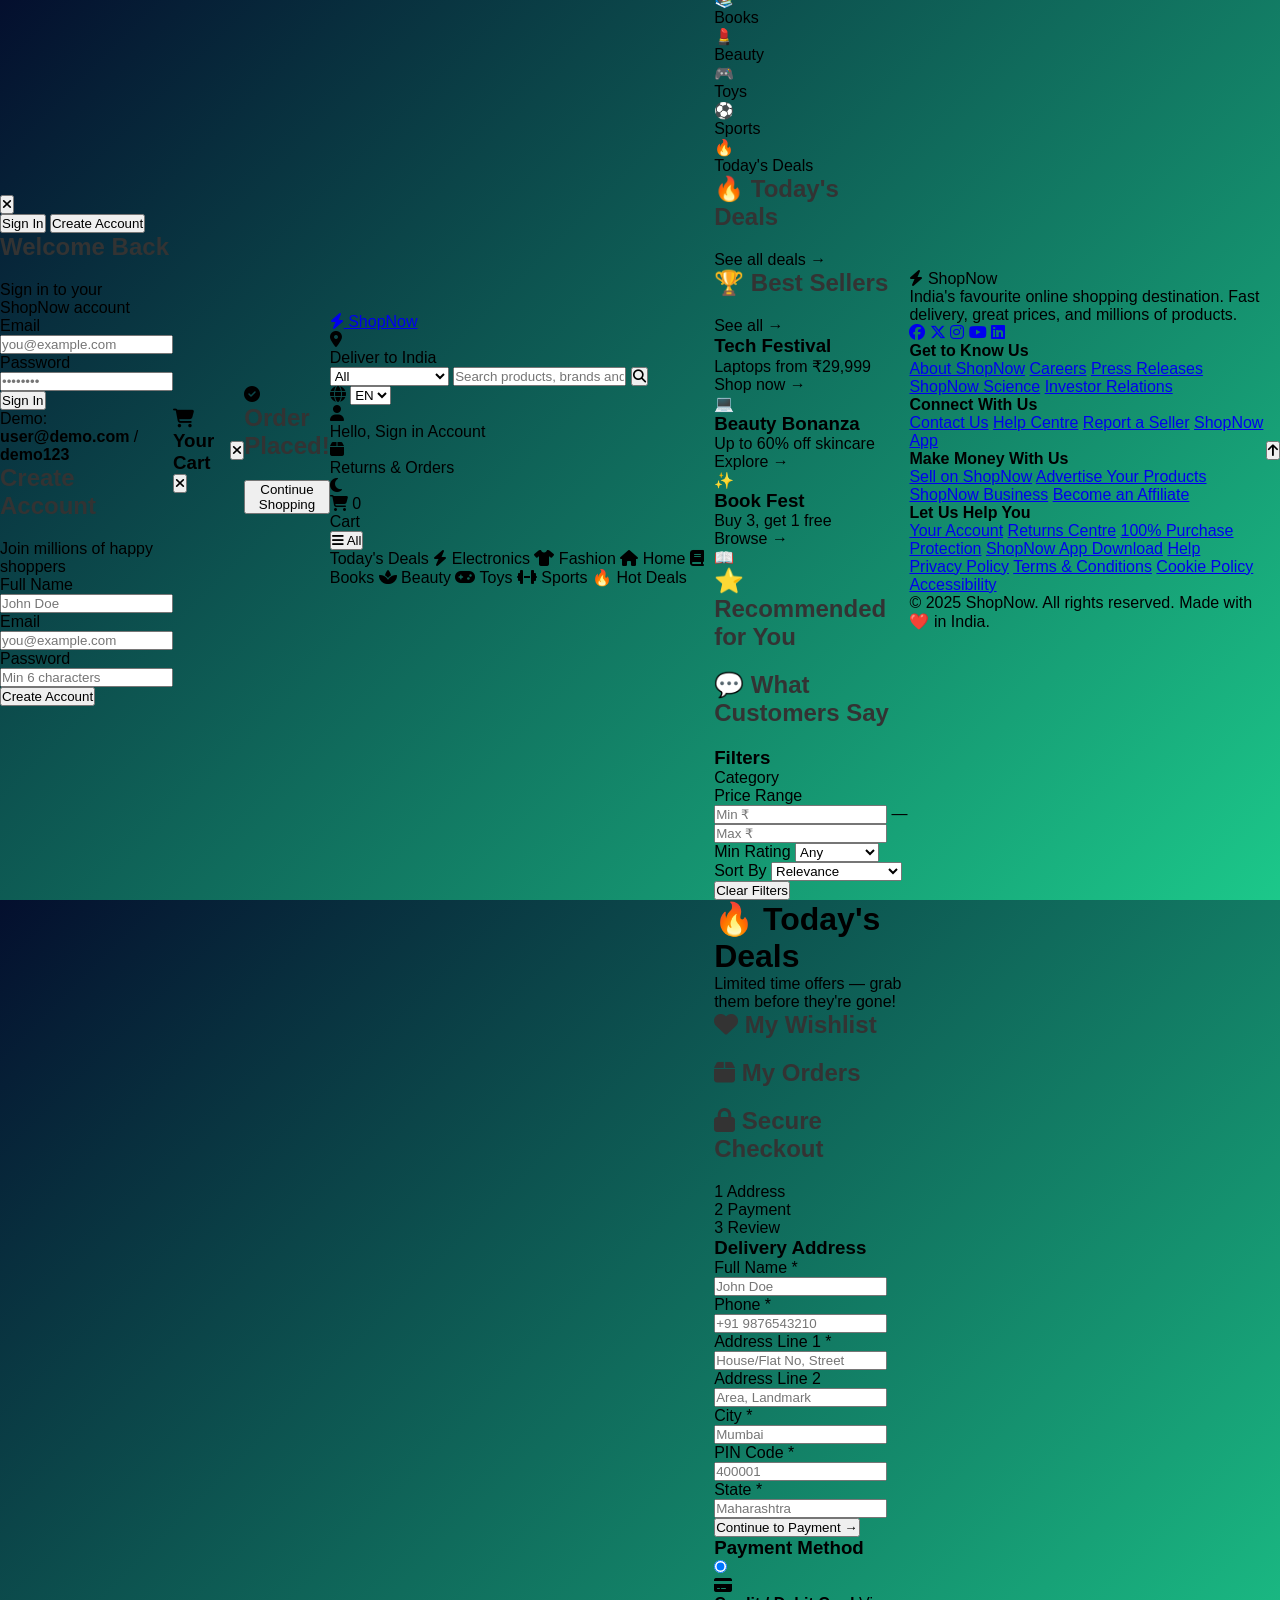
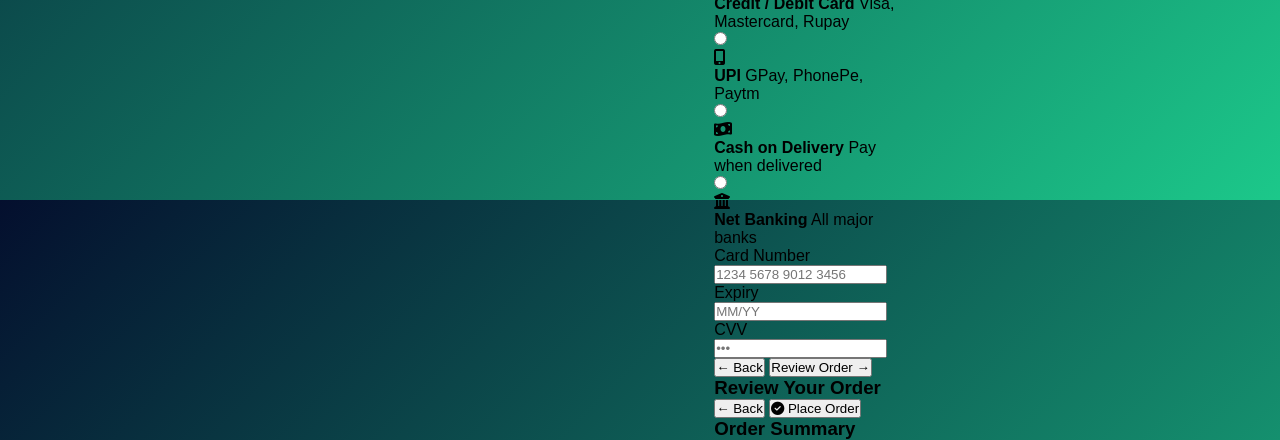
==== index.html @ a64e9850 "Amazon clone" ====
<!DOCTYPE html>
<html lang="en" data-theme="light">
<head>
  <meta charset="UTF-8" />
  <meta name="viewport" content="width=device-width, initial-scale=1.0" />
  <title>ShopNow – Deals. Delivered.</title>
  <link rel="stylesheet" href="style.css" />
  <link href="https://fonts.googleapis.com/css2?family=Outfit:wght@300;400;500;600;700;800&family=DM+Sans:ital,wght@0,400;0,500;0,700;1,400&display=swap" rel="stylesheet" />
  <link rel="stylesheet" href="https://cdnjs.cloudflare.com/ajax/libs/font-awesome/6.5.0/css/all.min.css" />
</head>
<body>

<!-- ===== TOAST NOTIFICATION ===== -->
<div id="toast" class="toast"></div>

<!-- ===== MODALS ===== -->
<!-- Auth Modal -->
<div id="authModal" class="modal-overlay" role="dialog" aria-modal="true">
  <div class="modal auth-modal">
    <button class="modal-close" onclick="closeModal('authModal')"><i class="fas fa-times"></i></button>
    <div class="auth-tabs">
      <button class="auth-tab active" data-tab="login">Sign In</button>
      <button class="auth-tab" data-tab="register">Create Account</button>
    </div>

    <!-- Login Form -->
    <div id="loginForm" class="auth-form active">
      <h2>Welcome Back</h2>
      <p class="auth-sub">Sign in to your ShopNow account</p>
      <div class="form-group">
        <label>Email</label>
        <input type="email" id="loginEmail" placeholder="you@example.com" />
      </div>
      <div class="form-group">
        <label>Password</label>
        <input type="password" id="loginPassword" placeholder="••••••••" />
      </div>
      <button class="btn-primary full" onclick="login()">Sign In</button>
      <p class="demo-hint">Demo: <strong>user@demo.com</strong> / <strong>demo123</strong></p>
    </div>

    <!-- Register Form -->
    <div id="registerForm" class="auth-form">
      <h2>Create Account</h2>
      <p class="auth-sub">Join millions of happy shoppers</p>
      <div class="form-group">
        <label>Full Name</label>
        <input type="text" id="regName" placeholder="John Doe" />
      </div>
      <div class="form-group">
        <label>Email</label>
        <input type="email" id="regEmail" placeholder="you@example.com" />
      </div>
      <div class="form-group">
        <label>Password</label>
        <input type="password" id="regPassword" placeholder="Min 6 characters" />
      </div>
      <button class="btn-primary full" onclick="register()">Create Account</button>
    </div>
  </div>
</div>

<!-- Cart Sidebar -->
<div id="cartSidebar" class="cart-sidebar">
  <div class="cart-header">
    <h3><i class="fas fa-shopping-cart"></i> Your Cart</h3>
    <button onclick="toggleCart()"><i class="fas fa-times"></i></button>
  </div>
  <div id="cartItems" class="cart-items"></div>
  <div id="cartFooter" class="cart-footer"></div>
</div>
<div id="cartOverlay" class="cart-overlay" onclick="toggleCart()"></div>

<!-- Product Detail Modal -->
<div id="productModal" class="modal-overlay" role="dialog" aria-modal="true">
  <div class="modal product-modal">
    <button class="modal-close" onclick="closeModal('productModal')"><i class="fas fa-times"></i></button>
    <div id="productModalContent"></div>
  </div>
</div>

<!-- Order Confirmation Modal -->
<div id="orderModal" class="modal-overlay" role="dialog" aria-modal="true">
  <div class="modal order-modal">
    <div class="order-success">
      <div class="order-icon"><i class="fas fa-check-circle"></i></div>
      <h2>Order Placed!</h2>
      <p id="orderMsg"></p>
      <div id="orderSummaryItems"></div>
      <button class="btn-primary" onclick="closeModal('orderModal'); showPage('home')">Continue Shopping</button>
    </div>
  </div>
</div>

<!-- ===== HEADER ===== -->
<header class="site-header">
  <div class="header-top">
    <!-- Logo -->
    <a class="logo" href="#" onclick="showPage('home')">
      <span class="logo-icon"><i class="fas fa-bolt"></i></span>
      <span class="logo-text">ShopNow</span>
    </a>

    <!-- Delivery -->
    <div class="delivery-loc">
      <i class="fas fa-map-marker-alt"></i>
      <div>
        <span class="del-label">Deliver to</span>
        <span class="del-place">India</span>
      </div>
    </div>

    <!-- Search -->
    <div class="search-bar">
      <select id="searchCategory" class="search-cat">
        <option value="all">All</option>
        <option value="electronics">Electronics</option>
        <option value="fashion">Fashion</option>
        <option value="home">Home & Kitchen</option>
        <option value="books">Books</option>
        <option value="beauty">Beauty</option>
        <option value="toys">Toys</option>
        <option value="sports">Sports</option>
      </select>
      <input type="text" id="searchInput" placeholder="Search products, brands and more..." oninput="liveSearch()" onkeydown="if(event.key==='Enter')doSearch()" />
      <button onclick="doSearch()"><i class="fas fa-search"></i></button>
      <div id="searchSuggestions" class="search-suggestions"></div>
    </div>

    <!-- Right Actions -->
    <div class="header-actions">
      <!-- Language -->
      <div class="action-item lang-sel">
        <i class="fas fa-globe"></i>
        <select onchange="toast('Language changed to '+this.options[this.selectedIndex].text)">
          <option>EN</option><option>HI</option><option>TA</option><option>FR</option>
        </select>
      </div>

      <!-- Auth -->
      <div class="action-item" id="authBtn" onclick="openAuth()">
        <i class="fas fa-user"></i>
        <div>
          <span class="act-label" id="authGreet">Hello, Sign in</span>
          <span class="act-main">Account</span>
        </div>
      </div>
      <div class="action-item user-menu-wrap" id="userMenu" style="display:none">
        <i class="fas fa-user-circle"></i>
        <div>
          <span class="act-label" id="userGreet">Hello</span>
          <span class="act-main">Account ▾</span>
        </div>
        <div class="user-dropdown">
          <a onclick="showPage('wishlist')"><i class="fas fa-heart"></i> Wishlist</a>
          <a onclick="showPage('orders')"><i class="fas fa-box"></i> Orders</a>
          <a onclick="logout()"><i class="fas fa-sign-out-alt"></i> Sign Out</a>
        </div>
      </div>

      <!-- Orders -->
      <div class="action-item" onclick="showPage('orders')">
        <i class="fas fa-box"></i>
        <div>
          <span class="act-label">Returns &</span>
          <span class="act-main">Orders</span>
        </div>
      </div>

      <!-- Dark Mode -->
      <div class="action-item dark-toggle" onclick="toggleDark()">
        <i class="fas fa-moon" id="darkIcon"></i>
      </div>

      <!-- Cart -->
      <div class="action-item cart-btn" onclick="toggleCart()">
        <div class="cart-wrap">
          <i class="fas fa-shopping-cart"></i>
          <span class="cart-badge" id="cartBadge">0</span>
        </div>
        <span class="act-main">Cart</span>
      </div>
    </div>
  </div>

  <!-- Nav Bar -->
  <nav class="header-nav">
    <button class="nav-hamburger" onclick="toggleMobileNav()"><i class="fas fa-bars"></i> All</button>
    <div class="nav-links" id="navLinks">
      <a onclick="filterCategory('all')">Today's Deals</a>
      <a onclick="filterCategory('electronics')"><i class="fas fa-bolt"></i> Electronics</a>
      <a onclick="filterCategory('fashion')"><i class="fas fa-tshirt"></i> Fashion</a>
      <a onclick="filterCategory('home')"><i class="fas fa-home"></i> Home</a>
      <a onclick="filterCategory('books')"><i class="fas fa-book"></i> Books</a>
      <a onclick="filterCategory('beauty')"><i class="fas fa-spa"></i> Beauty</a>
      <a onclick="filterCategory('toys')"><i class="fas fa-gamepad"></i> Toys</a>
      <a onclick="filterCategory('sports')"><i class="fas fa-dumbbell"></i> Sports</a>
      <a onclick="showPage('deals')" class="deals-link">🔥 Hot Deals</a>
    </div>
  </nav>
</header>

<!-- ===== PAGES ===== -->
<main id="mainContent">

  <!-- HOME PAGE -->
  <div id="homePage" class="page active">

    <!-- Hero Slider -->
    <div class="hero-slider" id="heroSlider">
      <div class="hero-slide active" style="background: linear-gradient(135deg,#0f2027,#203a43,#2c5364)">
        <div class="slide-content">
          <p class="slide-tag">New Arrivals</p>
          <h1>Next-Gen Electronics<br><span>Up to 40% Off</span></h1>
          <p>Shop the latest gadgets, laptops, phones & more</p>
          <button class="btn-hero" onclick="filterCategory('electronics')">Shop Electronics</button>
        </div>
        <div class="slide-img">🖥️</div>
      </div>
      <div class="hero-slide" style="background: linear-gradient(135deg,#4a1942,#7b2d8b,#a855f7)">
        <div class="slide-content">
          <p class="slide-tag">Season Sale</p>
          <h1>Fashion Forward<br><span>Flat 50% Off</span></h1>
          <p>Trending styles for every occasion</p>
          <button class="btn-hero" onclick="filterCategory('fashion')">Shop Fashion</button>
        </div>
        <div class="slide-img">👗</div>
      </div>
      <div class="hero-slide" style="background: linear-gradient(135deg,#0a3d2e,#1a6b4a,#22c55e)">
        <div class="slide-content">
          <p class="slide-tag">Home Refresh</p>
          <h1>Transform Your Home<br><span>30% Off Everything</span></h1>
          <p>Furniture, decor, kitchen essentials & more</p>
          <button class="btn-hero" onclick="filterCategory('home')">Shop Home</button>
        </div>
        <div class="slide-img">🏠</div>
      </div>
      <div class="hero-slide" style="background: linear-gradient(135deg,#7c2d12,#c2410c,#f97316)">
        <div class="slide-content">
          <p class="slide-tag">Weekend Deal</p>
          <h1>Sports & Fitness<br><span>Gear Up & Save</span></h1>
          <p>Everything you need to stay active & healthy</p>
          <button class="btn-hero" onclick="filterCategory('sports')">Shop Sports</button>
        </div>
        <div class="slide-img">⚡</div>
      </div>
      <button class="slide-prev" onclick="changeSlide(-1)"><i class="fas fa-chevron-left"></i></button>
      <button class="slide-next" onclick="changeSlide(1)"><i class="fas fa-chevron-right"></i></button>
      <div class="slide-dots" id="slideDots"></div>
    </div>

    <!-- Category Grid -->
    <section class="section">
      <h2 class="section-title">Shop by Category</h2>
      <div class="category-grid">
        <div class="cat-card" onclick="filterCategory('electronics')">
          <div class="cat-emoji">📱</div>
          <span>Electronics</span>
        </div>
        <div class="cat-card" onclick="filterCategory('fashion')">
          <div class="cat-emoji">👗</div>
          <span>Fashion</span>
        </div>
        <div class="cat-card" onclick="filterCategory('home')">
          <div class="cat-emoji">🏠</div>
          <span>Home & Kitchen</span>
        </div>
        <div class="cat-card" onclick="filterCategory('books')">
          <div class="cat-emoji">📚</div>
          <span>Books</span>
        </div>
        <div class="cat-card" onclick="filterCategory('beauty')">
          <div class="cat-emoji">💄</div>
          <span>Beauty</span>
        </div>
        <div class="cat-card" onclick="filterCategory('toys')">
          <div class="cat-emoji">🎮</div>
          <span>Toys</span>
        </div>
        <div class="cat-card" onclick="filterCategory('sports')">
          <div class="cat-emoji">⚽</div>
          <span>Sports</span>
        </div>
        <div class="cat-card" onclick="showPage('deals')">
          <div class="cat-emoji">🔥</div>
          <span>Today's Deals</span>
        </div>
      </div>
    </section>

    <!-- Today's Deals -->
    <section class="section deals-section">
      <div class="section-header">
        <h2 class="section-title">🔥 Today's Deals</h2>
        <a class="see-all" onclick="showPage('deals')">See all deals →</a>
      </div>
      <div class="products-row" id="todayDeals"></div>
    </section>

    <!-- Best Sellers -->
    <section class="section">
      <div class="section-header">
        <h2 class="section-title">🏆 Best Sellers</h2>
        <a class="see-all" onclick="showPage('search')">See all →</a>
      </div>
      <div class="products-row" id="bestSellers"></div>
    </section>

    <!-- Promo Banners -->
    <section class="promo-banners">
      <div class="promo-card" onclick="filterCategory('electronics')">
        <div class="promo-text">
          <h3>Tech Festival</h3>
          <p>Laptops from ₹29,999</p>
          <span>Shop now →</span>
        </div>
        <div class="promo-bg">💻</div>
      </div>
      <div class="promo-card promo-green" onclick="filterCategory('beauty')">
        <div class="promo-text">
          <h3>Beauty Bonanza</h3>
          <p>Up to 60% off skincare</p>
          <span>Explore →</span>
        </div>
        <div class="promo-bg">✨</div>
      </div>
      <div class="promo-card promo-purple" onclick="filterCategory('books')">
        <div class="promo-text">
          <h3>Book Fest</h3>
          <p>Buy 3, get 1 free</p>
          <span>Browse →</span>
        </div>
        <div class="promo-bg">📖</div>
      </div>
    </section>

    <!-- Recommended -->
    <section class="section">
      <div class="section-header">
        <h2 class="section-title">⭐ Recommended for You</h2>
      </div>
      <div class="products-row" id="recommended"></div>
    </section>

    <!-- Recently Viewed -->
    <section class="section" id="recentlyViewedSection" style="display:none">
      <div class="section-header">
        <h2 class="section-title">🕐 Recently Viewed</h2>
      </div>
      <div class="products-row" id="recentlyViewed"></div>
    </section>

    <!-- Customer Reviews Snippet -->
    <section class="section reviews-section">
      <h2 class="section-title">💬 What Customers Say</h2>
      <div class="reviews-grid" id="featuredReviews"></div>
    </section>
  </div>

  <!-- SEARCH / CATEGORY PAGE -->
  <div id="searchPage" class="page">
    <div class="search-page-layout">
      <aside class="filter-sidebar">
        <h3>Filters</h3>
        <div class="filter-group">
          <label class="filter-label">Category</label>
          <div id="filterCats"></div>
        </div>
        <div class="filter-group">
          <label class="filter-label">Price Range</label>
          <div class="price-inputs">
            <input type="number" id="minPrice" placeholder="Min ₹" oninput="applyFilters()" />
            <span>—</span>
            <input type="number" id="maxPrice" placeholder="Max ₹" oninput="applyFilters()" />
          </div>
        </div>
        <div class="filter-group">
          <label class="filter-label">Min Rating</label>
          <select id="minRating" onchange="applyFilters()">
            <option value="0">Any</option>
            <option value="3">3★ & up</option>
            <option value="4">4★ & up</option>
            <option value="4.5">4.5★ & up</option>
          </select>
        </div>
        <div class="filter-group">
          <label class="filter-label">Sort By</label>
          <select id="sortBy" onchange="applyFilters()">
            <option value="relevance">Relevance</option>
            <option value="price-asc">Price: Low to High</option>
            <option value="price-desc">Price: High to Low</option>
            <option value="rating">Avg. Rating</option>
            <option value="discount">Biggest Discount</option>
          </select>
        </div>
        <button class="btn-outline full" onclick="clearFilters()">Clear Filters</button>
      </aside>
      <div class="search-results">
        <div class="search-info" id="searchInfo"></div>
        <div class="products-grid" id="searchResults"></div>
      </div>
    </div>
  </div>

  <!-- DEALS PAGE -->
  <div id="dealsPage" class="page">
    <div class="deals-hero">
      <h1>🔥 Today's Deals</h1>
      <p>Limited time offers — grab them before they're gone!</p>
    </div>
    <div class="section">
      <div class="products-grid" id="dealsGrid"></div>
    </div>
  </div>

  <!-- WISHLIST PAGE -->
  <div id="wishlistPage" class="page">
    <div class="page-header">
      <h2><i class="fas fa-heart"></i> My Wishlist</h2>
    </div>
    <div class="products-grid" id="wishlistGrid"></div>
    <div id="wishlistEmpty" class="empty-state" style="display:none">
      <div class="empty-icon">💔</div>
      <h3>Your wishlist is empty</h3>
      <p>Save items you love to buy them later</p>
      <button class="btn-primary" onclick="showPage('home')">Start Shopping</button>
    </div>
  </div>

  <!-- ORDERS PAGE -->
  <div id="ordersPage" class="page">
    <div class="page-header">
      <h2><i class="fas fa-box"></i> My Orders</h2>
    </div>
    <div id="ordersList"></div>
    <div id="ordersEmpty" class="empty-state" style="display:none">
      <div class="empty-icon">📦</div>
      <h3>No orders yet</h3>
      <p>Your order history will appear here</p>
      <button class="btn-primary" onclick="showPage('home')">Shop Now</button>
    </div>
  </div>

  <!-- CHECKOUT PAGE -->
  <div id="checkoutPage" class="page">
    <div class="checkout-layout">
      <div class="checkout-main">
        <h2 class="checkout-title"><i class="fas fa-lock"></i> Secure Checkout</h2>

        <!-- Steps -->
        <div class="checkout-steps">
          <div class="step active" id="step1Ind"><span>1</span> Address</div>
          <div class="step-line"></div>
          <div class="step" id="step2Ind"><span>2</span> Payment</div>
          <div class="step-line"></div>
          <div class="step" id="step3Ind"><span>3</span> Review</div>
        </div>

        <!-- Step 1: Address -->
        <div id="checkoutStep1" class="checkout-step active">
          <h3>Delivery Address</h3>
          <div class="form-row">
            <div class="form-group">
              <label>Full Name *</label>
              <input type="text" id="chkName" placeholder="John Doe" />
            </div>
            <div class="form-group">
              <label>Phone *</label>
              <input type="tel" id="chkPhone" placeholder="+91 9876543210" />
            </div>
          </div>
          <div class="form-group">
            <label>Address Line 1 *</label>
            <input type="text" id="chkAddr1" placeholder="House/Flat No, Street" />
          </div>
          <div class="form-group">
            <label>Address Line 2</label>
            <input type="text" id="chkAddr2" placeholder="Area, Landmark" />
          </div>
          <div class="form-row">
            <div class="form-group">
              <label>City *</label>
              <input type="text" id="chkCity" placeholder="Mumbai" />
            </div>
            <div class="form-group">
              <label>PIN Code *</label>
              <input type="text" id="chkPin" placeholder="400001" />
            </div>
            <div class="form-group">
              <label>State *</label>
              <input type="text" id="chkState" placeholder="Maharashtra" />
            </div>
          </div>
          <button class="btn-primary" onclick="nextStep(2)">Continue to Payment →</button>
        </div>

        <!-- Step 2: Payment -->
        <div id="checkoutStep2" class="checkout-step">
          <h3>Payment Method</h3>
          <div class="payment-options">
            <label class="payment-opt">
              <input type="radio" name="payment" value="card" checked />
              <div class="payment-card">
                <i class="fas fa-credit-card"></i>
                <div>
                  <strong>Credit / Debit Card</strong>
                  <span>Visa, Mastercard, Rupay</span>
                </div>
              </div>
            </label>
            <label class="payment-opt">
              <input type="radio" name="payment" value="upi" />
              <div class="payment-card">
                <i class="fas fa-mobile-alt"></i>
                <div>
                  <strong>UPI</strong>
                  <span>GPay, PhonePe, Paytm</span>
                </div>
              </div>
            </label>
            <label class="payment-opt">
              <input type="radio" name="payment" value="cod" />
              <div class="payment-card">
                <i class="fas fa-money-bill-wave"></i>
                <div>
                  <strong>Cash on Delivery</strong>
                  <span>Pay when delivered</span>
                </div>
              </div>
            </label>
            <label class="payment-opt">
              <input type="radio" name="payment" value="netbanking" />
              <div class="payment-card">
                <i class="fas fa-university"></i>
                <div>
                  <strong>Net Banking</strong>
                  <span>All major banks</span>
                </div>
              </div>
            </label>
          </div>
          <div id="cardFields" class="card-fields">
            <div class="form-group">
              <label>Card Number</label>
              <input type="text" placeholder="1234 5678 9012 3456" maxlength="19" oninput="formatCard(this)" />
            </div>
            <div class="form-row">
              <div class="form-group">
                <label>Expiry</label>
                <input type="text" placeholder="MM/YY" maxlength="5" />
              </div>
              <div class="form-group">
                <label>CVV</label>
                <input type="password" placeholder="•••" maxlength="3" />
              </div>
            </div>
          </div>
          <div class="checkout-nav">
            <button class="btn-outline" onclick="nextStep(1)">← Back</button>
            <button class="btn-primary" onclick="nextStep(3)">Review Order →</button>
          </div>
        </div>

        <!-- Step 3: Review -->
        <div id="checkoutStep3" class="checkout-step">
          <h3>Review Your Order</h3>
          <div id="reviewItems"></div>
          <div class="checkout-nav">
            <button class="btn-outline" onclick="nextStep(2)">← Back</button>
            <button class="btn-primary btn-order" onclick="placeOrder()"><i class="fas fa-check-circle"></i> Place Order</button>
          </div>
        </div>
      </div>

      <!-- Order Summary Sidebar -->
      <aside class="checkout-sidebar">
        <div class="order-summary-box">
          <h3>Order Summary</h3>
          <div id="checkoutSummary"></div>
        </div>
      </aside>
    </div>
  </div>

</main>

<!-- ===== FOOTER ===== -->
<footer class="site-footer">
  <div class="footer-top">
    <div class="footer-logo">
      <span class="logo-icon"><i class="fas fa-bolt"></i></span>
      <span>ShopNow</span>
    </div>
    <p>India's favourite online shopping destination. Fast delivery, great prices, and millions of products.</p>
    <div class="social-links">
      <a href="#" title="Facebook"><i class="fab fa-facebook"></i></a>
      <a href="#" title="Twitter/X"><i class="fab fa-x-twitter"></i></a>
      <a href="#" title="Instagram"><i class="fab fa-instagram"></i></a>
      <a href="#" title="YouTube"><i class="fab fa-youtube"></i></a>
      <a href="#" title="LinkedIn"><i class="fab fa-linkedin"></i></a>
    </div>
  </div>
  <div class="footer-grid">
    <div class="footer-col">
      <h4>Get to Know Us</h4>
      <a href="#">About ShopNow</a>
      <a href="#">Careers</a>
      <a href="#">Press Releases</a>
      <a href="#">ShopNow Science</a>
      <a href="#">Investor Relations</a>
    </div>
    <div class="footer-col">
      <h4>Connect With Us</h4>
      <a href="#">Contact Us</a>
      <a href="#">Help Centre</a>
      <a href="#">Report a Seller</a>
      <a href="#">ShopNow App</a>
    </div>
    <div class="footer-col">
      <h4>Make Money With Us</h4>
      <a href="#">Sell on ShopNow</a>
      <a href="#">Advertise Your Products</a>
      <a href="#">ShopNow Business</a>
      <a href="#">Become an Affiliate</a>
    </div>
    <div class="footer-col">
      <h4>Let Us Help You</h4>
      <a href="#">Your Account</a>
      <a href="#">Returns Centre</a>
      <a href="#">100% Purchase Protection</a>
      <a href="#">ShopNow App Download</a>
      <a href="#">Help</a>
    </div>
  </div>
  <div class="footer-bottom">
    <div class="footer-legal">
      <a href="#">Privacy Policy</a>
      <a href="#">Terms & Conditions</a>
      <a href="#">Cookie Policy</a>
      <a href="#">Accessibility</a>
    </div>
    <p class="footer-copy">© 2025 ShopNow. All rights reserved. Made with ❤️ in India.</p>
  </div>
</footer>

<!-- Back to Top -->
<button class="back-to-top" id="backToTop" onclick="window.scrollTo({top:0,behavior:'smooth'})">
  <i class="fas fa-arrow-up"></i>
</button>

<script src="script.js"></script>
</body>
</html>
---- style.css ----
* {
        margin: 0;
        padding: 0;
        box-sizing: border-box;
    }

    body {
        font-family: Arial, sans-serif;
        background: linear-gradient(135deg, #040f2e, #1cc88a);
        display: flex;
        justify-content: center;
        align-items: center;
        height: 100vh;
    }

    .container {
        background: #ffffff;
        padding: 30px;
        border-radius: 12px;
        box-shadow: 0 10px 25px rgba(0,0,0,0.2);
        width: 650px;
        text-align: center;
    }

    h2 {
        margin-bottom: 20px;
        color: #333;
    }

    table {
        width: 100%;
        border-collapse: collapse;
    }

    th {
        background: #4e73df;
        color: white;
        padding: 12px;
        font-size: 16px;
    }

    td {
        padding: 12px;
        border-bottom: 1px solid #ddd;
    }

    tr:hover {
        background-color: #f2f2f2;
        transition: 0.3s;
    }

    .total {
        background-color: #e8f5e9;
        font-weight: bold;
    }

    .grade-a { color: green; font-weight: bold; }
    .grade-b { color: orange; font-weight: bold; }
    .grade-c { color: red; font-weight: bold; }
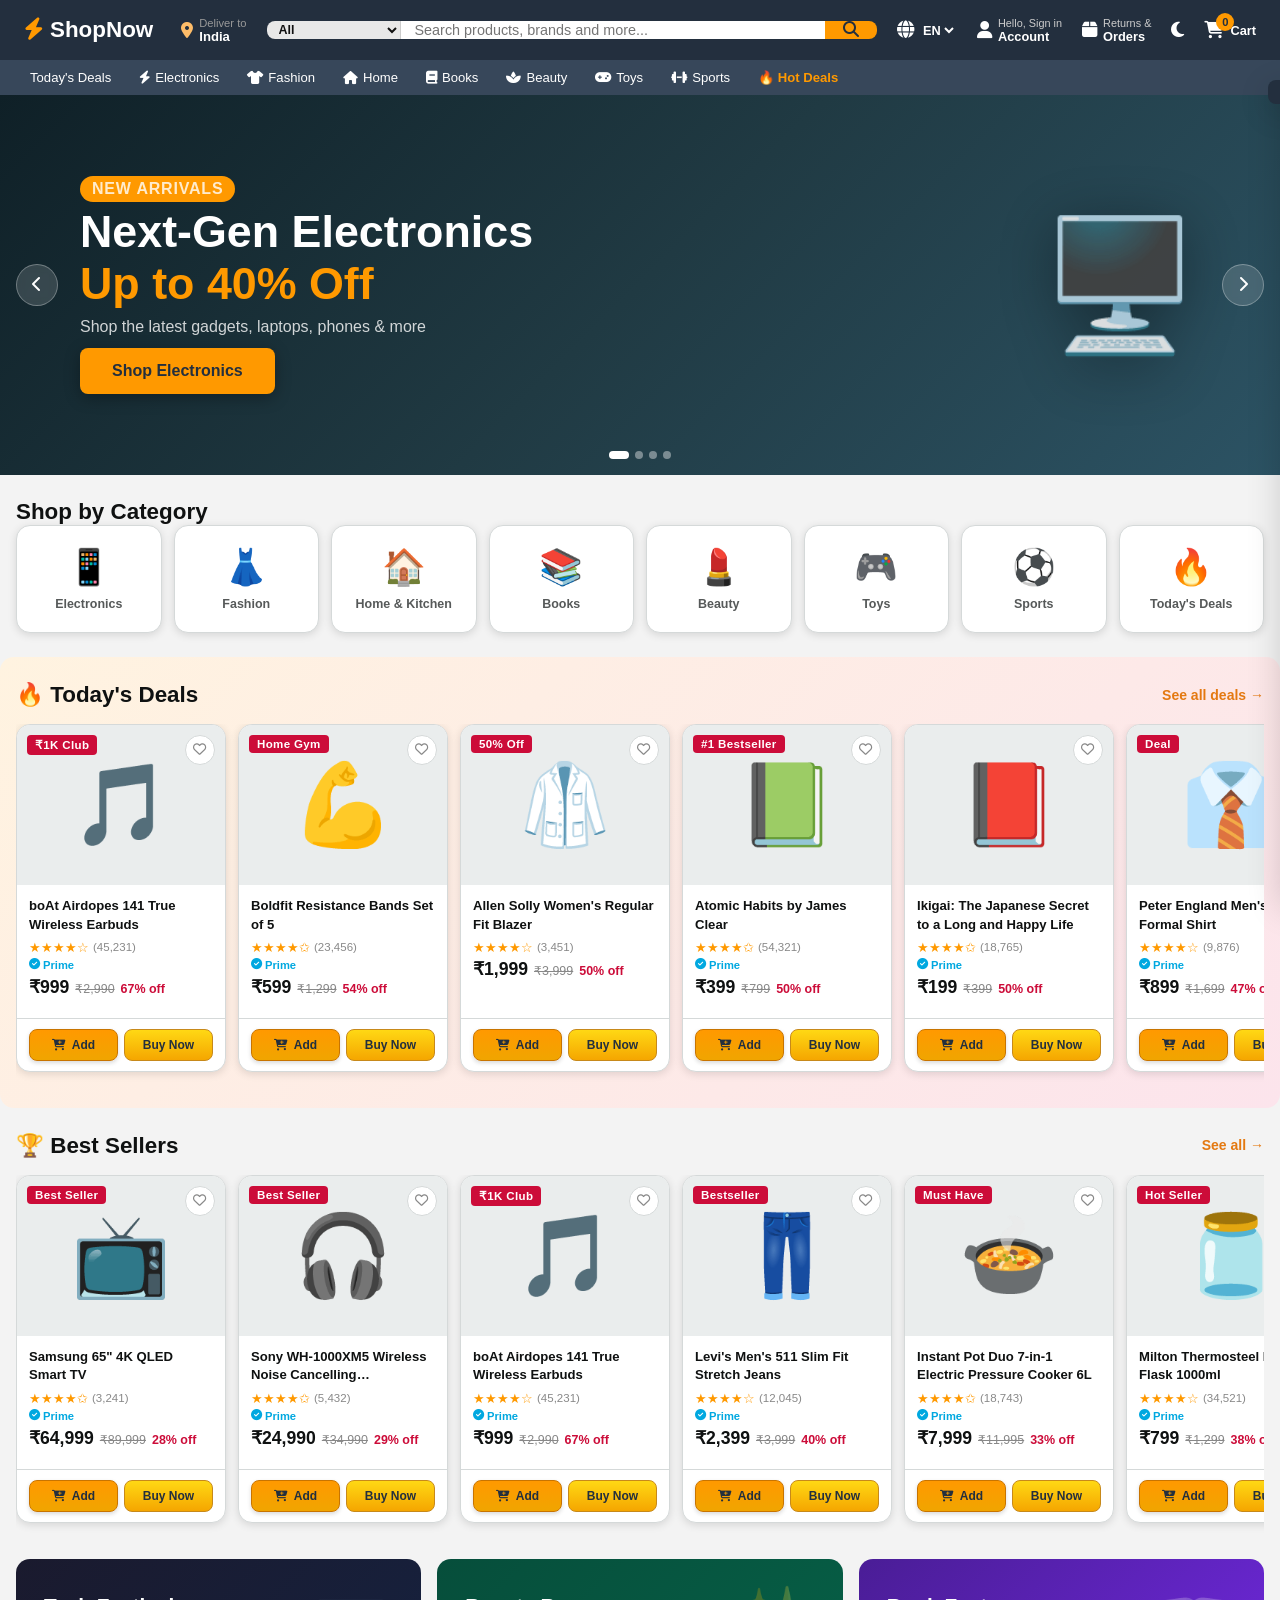
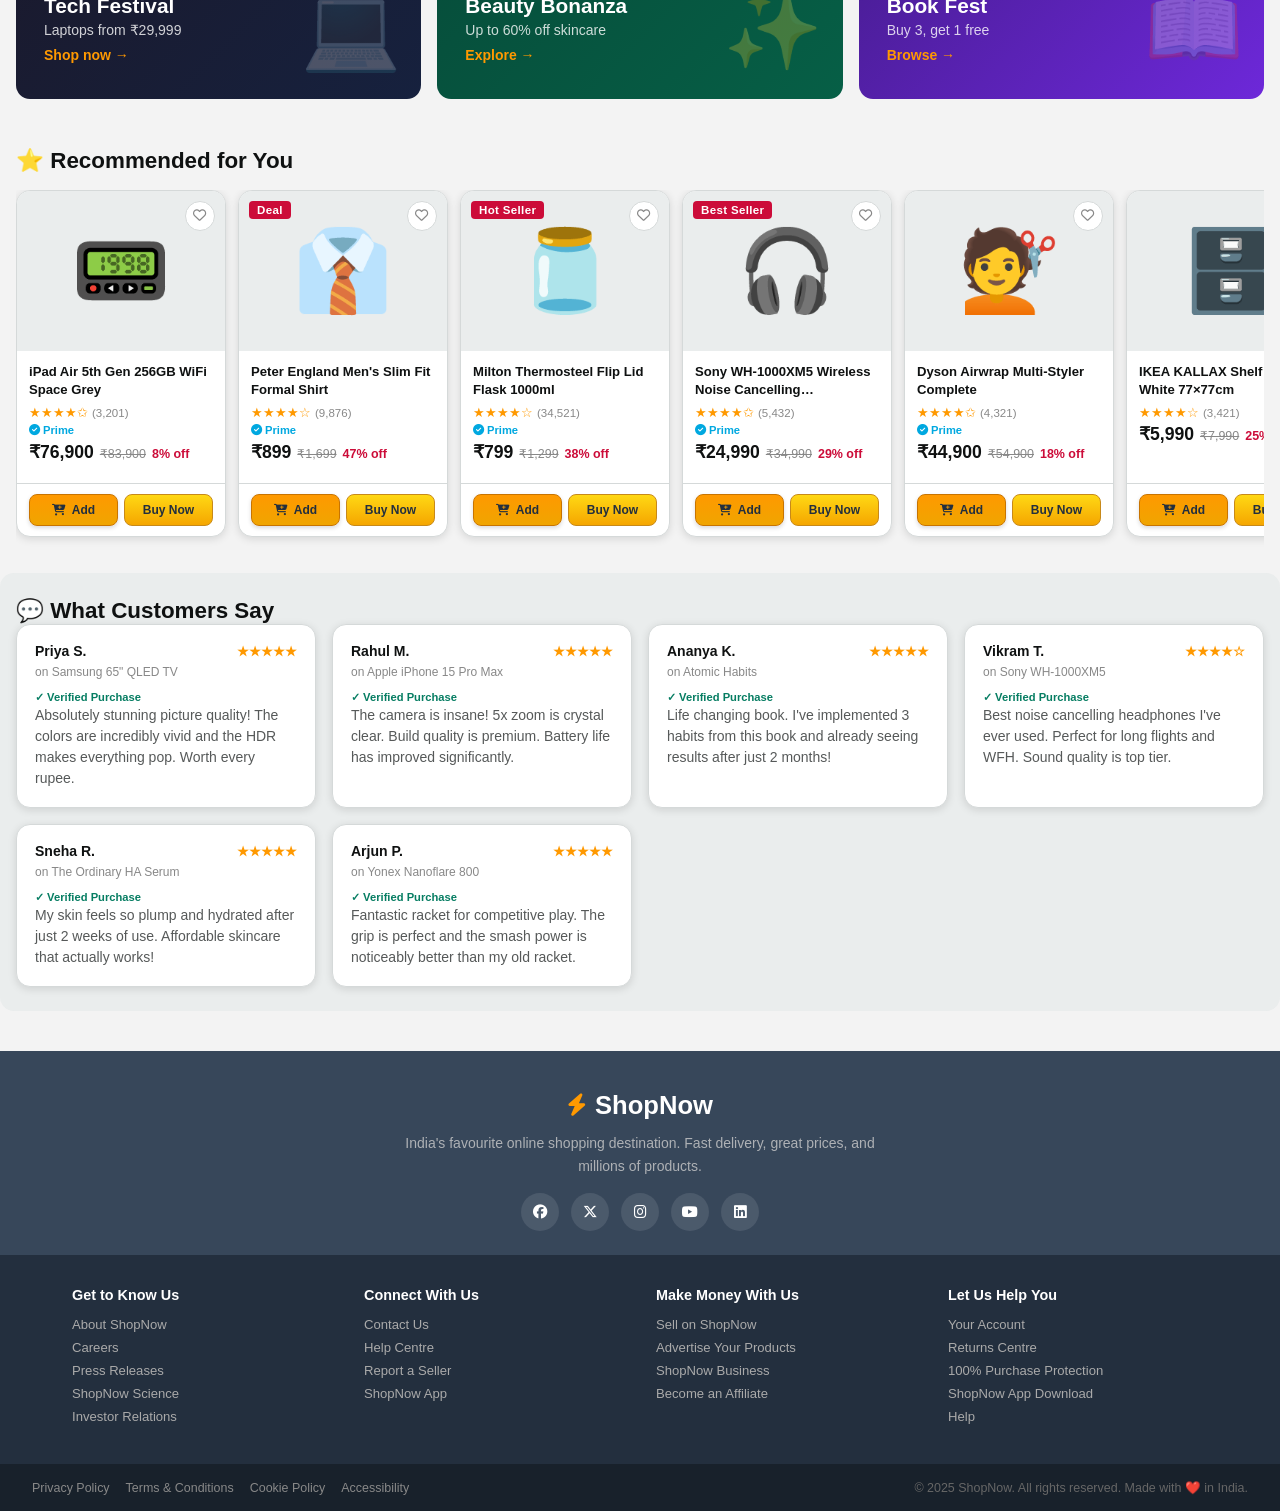
==== commit 0c3f4506: "My Project" ====
--- a/index.html
+++ b/index.html
@@ -4,7 +4,849 @@
   <meta charset="UTF-8" />
   <meta name="viewport" content="width=device-width, initial-scale=1.0" />
   <title>ShopNow – Deals. Delivered.</title>
-  <link rel="stylesheet" href="style.css" />
+  <style>
+/* ===== RESET & BASE ===== */
+*, *::before, *::after { box-sizing: border-box; margin: 0; padding: 0; }
+
+:root {
+  --primary: #f90;
+  --primary-dark: #e47911;
+  --primary-light: #fff3cd;
+  --secondary: #232f3e;
+  --secondary-light: #37475a;
+  --accent: #febd69;
+  --bg: #f3f3f3;
+  --bg2: #fff;
+  --bg3: #eaeded;
+  --text: #0f1111;
+  --text2: #565959;
+  --text3: #888;
+  --border: #d5d9d9;
+  --shadow: 0 2px 8px rgba(0,0,0,.12);
+  --shadow-lg: 0 8px 32px rgba(0,0,0,.16);
+  --radius: 8px;
+  --radius-lg: 14px;
+  --header-h: 60px;
+  --nav-h: 40px;
+  --font: 'DM Sans', sans-serif;
+  --font-display: 'Outfit', sans-serif;
+  --transition: .2s ease;
+  --star: #f90;
+  --deal-red: #cc0c39;
+  --success: #067d62;
+  --card-bg: #fff;
+}
+
+[data-theme="dark"] {
+  --bg: #111;
+  --bg2: #1a1a1a;
+  --bg3: #222;
+  --text: #e7e7e7;
+  --text2: #aaa;
+  --text3: #777;
+  --border: #333;
+  --card-bg: #1e1e1e;
+  --secondary: #1a2232;
+  --secondary-light: #243045;
+  --shadow: 0 2px 8px rgba(0,0,0,.5);
+  --shadow-lg: 0 8px 32px rgba(0,0,0,.6);
+}
+
+html { scroll-behavior: smooth; }
+body {
+  font-family: var(--font);
+  background: var(--bg);
+  color: var(--text);
+  min-height: 100vh;
+  transition: background var(--transition), color var(--transition);
+  overflow-x: hidden;
+}
+
+a { cursor: pointer; text-decoration: none; color: inherit; }
+button { cursor: pointer; font-family: var(--font); }
+input, select { font-family: var(--font); }
+img { max-width: 100%; display: block; }
+
+/* ===== SCROLLBAR ===== */
+::-webkit-scrollbar { width: 6px; }
+::-webkit-scrollbar-track { background: var(--bg3); }
+::-webkit-scrollbar-thumb { background: var(--border); border-radius: 4px; }
+::-webkit-scrollbar-thumb:hover { background: var(--text3); }
+
+/* ===== TOAST ===== */
+.toast {
+  position: fixed; top: 80px; right: 20px; z-index: 9999;
+  background: var(--secondary); color: #fff;
+  padding: 12px 20px; border-radius: var(--radius);
+  font-size: .875rem; font-weight: 500;
+  box-shadow: var(--shadow-lg);
+  transform: translateX(120%);
+  transition: transform .3s ease;
+  max-width: 320px;
+}
+.toast.show { transform: translateX(0); }
+.toast.success { background: var(--success); }
+.toast.error { background: #c0392b; }
+
+/* ===== MODALS ===== */
+.modal-overlay {
+  position: fixed; inset: 0; z-index: 1000;
+  background: rgba(0,0,0,.65);
+  display: flex; align-items: center; justify-content: center;
+  padding: 20px;
+  opacity: 0; pointer-events: none;
+  transition: opacity .25s ease;
+  backdrop-filter: blur(4px);
+}
+.modal-overlay.open { opacity: 1; pointer-events: all; }
+
+.modal {
+  background: var(--bg2);
+  border-radius: var(--radius-lg);
+  padding: 32px;
+  position: relative;
+  box-shadow: var(--shadow-lg);
+  width: 100%;
+  animation: slideUp .3s ease forwards;
+}
+
+@keyframes slideUp {
+  from { transform: translateY(30px); opacity: 0; }
+  to { transform: translateY(0); opacity: 1; }
+}
+
+.modal-close {
+  position: absolute; top: 14px; right: 14px;
+  background: var(--bg3); border: none; border-radius: 50%;
+  width: 32px; height: 32px; display: flex; align-items: center; justify-content: center;
+  color: var(--text2); font-size: .9rem;
+  transition: background var(--transition);
+}
+.modal-close:hover { background: var(--border); }
+
+/* AUTH MODAL */
+.auth-modal { max-width: 420px; }
+.auth-tabs { display: flex; gap: 0; margin-bottom: 28px; border-radius: var(--radius); overflow: hidden; border: 1px solid var(--border); }
+.auth-tab {
+  flex: 1; padding: 10px; border: none; background: var(--bg3);
+  color: var(--text2); font-weight: 600; font-family: var(--font-display);
+  transition: all var(--transition);
+}
+.auth-tab.active { background: var(--primary); color: var(--secondary); }
+.auth-form { display: none; }
+.auth-form.active { display: block; }
+.auth-form h2 { font-family: var(--font-display); font-size: 1.5rem; margin-bottom: 4px; }
+.auth-sub { color: var(--text2); font-size: .875rem; margin-bottom: 20px; }
+.demo-hint { text-align: center; font-size: .8rem; color: var(--text3); margin-top: 12px; }
+
+.form-group { margin-bottom: 14px; }
+.form-group label { display: block; font-size: .8rem; font-weight: 600; color: var(--text2); margin-bottom: 5px; text-transform: uppercase; letter-spacing: .04em; }
+.form-group input, .form-group select {
+  width: 100%; padding: 10px 14px;
+  border: 1.5px solid var(--border); border-radius: var(--radius);
+  background: var(--bg); color: var(--text); font-size: .9rem;
+  transition: border-color var(--transition);
+}
+.form-group input:focus, .form-group select:focus {
+  outline: none; border-color: var(--primary);
+  box-shadow: 0 0 0 3px rgba(249,144,0,.15);
+}
+.form-row { display: grid; grid-template-columns: repeat(auto-fit, minmax(120px,1fr)); gap: 12px; }
+
+/* PRODUCT MODAL */
+.product-modal { max-width: 860px; max-height: 90vh; overflow-y: auto; }
+.product-detail-grid {
+  display: grid; grid-template-columns: 1fr 1fr; gap: 32px;
+}
+.product-detail-img {
+  aspect-ratio: 1/1; display: flex; align-items: center; justify-content: center;
+  font-size: 8rem; background: var(--bg3); border-radius: var(--radius-lg);
+}
+.product-detail-info h2 { font-family: var(--font-display); font-size: 1.4rem; line-height: 1.3; margin-bottom: 10px; }
+.detail-price { font-size: 2rem; font-weight: 800; color: var(--deal-red); font-family: var(--font-display); }
+.detail-mrp { text-decoration: line-through; color: var(--text3); font-size: 1rem; margin-left: 8px; }
+.detail-discount { background: var(--deal-red); color: #fff; padding: 2px 8px; border-radius: 4px; font-size: .8rem; font-weight: 700; margin-left: 8px; }
+.detail-in-stock { color: var(--success); font-weight: 600; font-size: .9rem; margin: 8px 0; }
+.detail-desc { color: var(--text2); font-size: .9rem; line-height: 1.6; margin: 12px 0; }
+.detail-actions { display: flex; gap: 10px; flex-wrap: wrap; margin-top: 16px; }
+.qty-selector { display: flex; align-items: center; gap: 0; border: 1.5px solid var(--border); border-radius: var(--radius); overflow: hidden; }
+.qty-selector button { background: var(--bg3); border: none; width: 34px; height: 36px; font-size: 1.1rem; color: var(--text); transition: background var(--transition); }
+.qty-selector button:hover { background: var(--border); }
+.qty-selector span { padding: 0 14px; font-weight: 700; min-width: 40px; text-align: center; }
+
+.fbt-section { margin-top: 24px; padding-top: 20px; border-top: 1px solid var(--border); }
+.fbt-section h4 { font-size: .9rem; font-weight: 700; margin-bottom: 12px; color: var(--text2); }
+.fbt-items { display: flex; gap: 8px; flex-wrap: wrap; }
+.fbt-item {
+  display: flex; align-items: center; gap: 8px;
+  background: var(--bg3); padding: 8px 12px; border-radius: var(--radius);
+  font-size: .8rem; cursor: pointer;
+  transition: background var(--transition);
+}
+.fbt-item:hover { background: var(--border); }
+.fbt-item .fbt-emoji { font-size: 1.4rem; }
+
+.reviews-section-detail { margin-top: 24px; padding-top: 20px; border-top: 1px solid var(--border); }
+.reviews-section-detail h4 { font-size: .9rem; font-weight: 700; margin-bottom: 12px; color: var(--text2); }
+.review-card { background: var(--bg3); padding: 12px; border-radius: var(--radius); margin-bottom: 10px; }
+.review-card .reviewer { font-weight: 700; font-size: .85rem; }
+.review-card .review-text { font-size: .85rem; color: var(--text2); margin-top: 4px; }
+
+/* ORDER MODAL */
+.order-modal { max-width: 500px; text-align: center; }
+.order-success .order-icon { font-size: 4rem; color: var(--success); margin-bottom: 16px; animation: pop .4s ease; }
+@keyframes pop { 0%{transform:scale(0)} 80%{transform:scale(1.15)} 100%{transform:scale(1)} }
+.order-success h2 { font-family: var(--font-display); font-size: 1.8rem; margin-bottom: 8px; }
+.order-success p { color: var(--text2); margin-bottom: 20px; }
+#orderSummaryItems { text-align: left; margin: 16px 0; background: var(--bg3); border-radius: var(--radius); padding: 16px; max-height: 200px; overflow-y: auto; }
+.order-item-row { display: flex; justify-content: space-between; font-size: .875rem; padding: 4px 0; border-bottom: 1px solid var(--border); }
+.order-item-row:last-child { border: none; }
+
+/* ===== HEADER ===== */
+.site-header {
+  position: sticky; top: 0; z-index: 900;
+  background: var(--secondary);
+}
+
+.header-top {
+  display: flex; align-items: center; gap: 12px;
+  padding: 8px 16px; max-width: 1600px; margin: 0 auto;
+  min-height: var(--header-h);
+}
+
+/* Logo */
+.logo {
+  display: flex; align-items: center; gap: 6px;
+  text-decoration: none; color: #fff;
+  padding: 4px 8px; border-radius: var(--radius);
+  flex-shrink: 0;
+  transition: outline var(--transition);
+}
+.logo:hover { outline: 2px solid var(--primary); }
+.logo-icon { font-size: 1.4rem; color: var(--primary); }
+.logo-text { font-family: var(--font-display); font-size: 1.4rem; font-weight: 800; color: #fff; white-space: nowrap; }
+
+/* Delivery */
+.delivery-loc {
+  display: flex; align-items: center; gap: 6px;
+  color: #ccc; font-size: .75rem;
+  padding: 4px 8px; border-radius: var(--radius);
+  flex-shrink: 0; cursor: default;
+  transition: outline var(--transition);
+}
+.delivery-loc:hover { outline: 2px solid var(--primary); color: #fff; }
+.delivery-loc i { color: var(--accent); font-size: 1rem; }
+.delivery-loc div { display: flex; flex-direction: column; }
+.del-label { color: #999; font-size: .7rem; }
+.del-place { color: #fff; font-weight: 700; font-size: .82rem; }
+
+/* Search */
+.search-bar {
+  flex: 1; display: flex; align-items: stretch;
+  border-radius: var(--radius); overflow: hidden;
+  max-width: 820px; position: relative;
+  box-shadow: 0 0 0 2px transparent;
+  transition: box-shadow var(--transition);
+}
+.search-bar:focus-within { box-shadow: 0 0 0 2px var(--primary); }
+.search-cat {
+  background: #e8e8e8; border: none; padding: 0 8px;
+  font-size: .78rem; font-weight: 600; cursor: pointer;
+  border-right: 1px solid #ccc; color: #111;
+  min-width: 60px;
+}
+.search-bar input {
+  flex: 1; border: none; padding: 0 14px;
+  font-size: .9rem; background: #fff; color: #111;
+}
+.search-bar input:focus { outline: none; }
+.search-bar button {
+  background: var(--primary); border: none; padding: 0 18px;
+  color: var(--secondary); font-size: 1rem;
+  transition: background var(--transition);
+}
+.search-bar button:hover { background: var(--primary-dark); }
+
+.search-suggestions {
+  position: absolute; top: 100%; left: 0; right: 0;
+  background: var(--bg2); border-radius: 0 0 var(--radius) var(--radius);
+  box-shadow: var(--shadow-lg); z-index: 200;
+  display: none;
+}
+.search-suggestions.open { display: block; }
+.suggestion-item {
+  padding: 10px 16px; font-size: .875rem; cursor: pointer;
+  display: flex; align-items: center; gap: 10px;
+  color: var(--text); border-bottom: 1px solid var(--border);
+  transition: background var(--transition);
+}
+.suggestion-item:hover { background: var(--bg3); }
+.suggestion-item i { color: var(--text3); }
+
+/* Header Actions */
+.header-actions {
+  display: flex; align-items: center; gap: 4px;
+  flex-shrink: 0;
+}
+.action-item {
+  display: flex; align-items: center; gap: 6px;
+  color: #fff; padding: 6px 8px; border-radius: var(--radius);
+  cursor: pointer; transition: outline var(--transition);
+  white-space: nowrap; position: relative;
+}
+.action-item:hover { outline: 2px solid var(--primary); }
+.action-item i { font-size: 1.1rem; }
+.act-label { display: block; font-size: .68rem; color: #ccc; }
+.act-main { display: block; font-size: .8rem; font-weight: 700; }
+
+.lang-sel { gap: 4px; }
+.lang-sel select { background: transparent; border: none; color: #fff; font-weight: 700; font-size: .8rem; cursor: pointer; }
+
+.cart-wrap { position: relative; display: flex; }
+.cart-badge {
+  position: absolute; top: -8px; right: -10px;
+  background: var(--primary); color: var(--secondary);
+  font-size: .7rem; font-weight: 800; width: 18px; height: 18px;
+  border-radius: 50%; display: flex; align-items: center; justify-content: center;
+  font-family: var(--font-display);
+}
+
+.user-menu-wrap { position: relative; }
+.user-dropdown {
+  position: absolute; top: 110%; right: 0;
+  background: var(--bg2); border-radius: var(--radius);
+  box-shadow: var(--shadow-lg); padding: 8px 0;
+  min-width: 160px; z-index: 300;
+  display: none;
+  border: 1px solid var(--border);
+}
+.user-menu-wrap:hover .user-dropdown { display: block; }
+.user-dropdown a {
+  display: flex; align-items: center; gap: 8px;
+  padding: 10px 16px; font-size: .875rem; color: var(--text);
+  transition: background var(--transition);
+}
+.user-dropdown a:hover { background: var(--bg3); }
+
+/* Nav */
+.header-nav {
+  background: var(--secondary-light);
+  padding: 0 16px;
+}
+.nav-links {
+  display: flex; align-items: center; gap: 0;
+  max-width: 1600px; margin: 0 auto;
+  overflow-x: auto; scrollbar-width: none;
+}
+.nav-links::-webkit-scrollbar { display: none; }
+.nav-links a {
+  color: #fff; font-size: .82rem; font-weight: 500;
+  padding: 10px 14px; white-space: nowrap;
+  transition: background var(--transition);
+  display: flex; align-items: center; gap: 5px;
+}
+.nav-links a:hover { outline: 2px solid #fff; border-radius: 2px; }
+.deals-link { color: var(--primary) !important; font-weight: 700 !important; }
+.nav-hamburger { display: none; background: none; border: none; color: #fff; font-size: .82rem; font-weight: 700; padding: 10px 14px; }
+
+/* ===== CART SIDEBAR ===== */
+.cart-sidebar {
+  position: fixed; top: 0; right: -420px; width: 420px; height: 100vh;
+  background: var(--bg2); z-index: 800;
+  box-shadow: var(--shadow-lg);
+  transition: right .35s cubic-bezier(.4,0,.2,1);
+  display: flex; flex-direction: column;
+}
+.cart-sidebar.open { right: 0; }
+.cart-overlay {
+  position: fixed; inset: 0; z-index: 799;
+  background: rgba(0,0,0,.5);
+  display: none;
+  backdrop-filter: blur(2px);
+}
+.cart-overlay.open { display: block; }
+
+.cart-header {
+  display: flex; align-items: center; justify-content: space-between;
+  padding: 16px 20px; border-bottom: 2px solid var(--border);
+  background: var(--secondary);
+}
+.cart-header h3 { color: #fff; font-family: var(--font-display); font-size: 1.1rem; display: flex; align-items: center; gap: 8px; }
+.cart-header button { background: none; border: none; color: #ccc; font-size: 1.2rem; transition: color var(--transition); }
+.cart-header button:hover { color: #fff; }
+
+.cart-items { flex: 1; overflow-y: auto; padding: 16px; }
+.cart-empty { text-align: center; padding: 40px 20px; color: var(--text3); }
+.cart-empty .cart-empty-icon { font-size: 3rem; margin-bottom: 12px; }
+.cart-empty p { font-size: .9rem; margin-bottom: 16px; }
+
+.cart-item {
+  display: flex; gap: 12px; padding: 14px 0;
+  border-bottom: 1px solid var(--border);
+  animation: fadeIn .25s ease;
+}
+.cart-item-img { width: 64px; height: 64px; background: var(--bg3); border-radius: var(--radius); display: flex; align-items: center; justify-content: center; font-size: 2rem; flex-shrink: 0; }
+.cart-item-info { flex: 1; min-width: 0; }
+.cart-item-name { font-size: .82rem; font-weight: 600; line-height: 1.3; margin-bottom: 4px; display: -webkit-box; -webkit-line-clamp: 2; -webkit-box-orient: vertical; overflow: hidden; }
+.cart-item-price { font-size: 1rem; font-weight: 800; color: var(--deal-red); font-family: var(--font-display); }
+.cart-item-actions { display: flex; align-items: center; gap: 8px; margin-top: 6px; }
+.cart-qty { display: flex; align-items: center; gap: 0; border: 1px solid var(--border); border-radius: 4px; overflow: hidden; }
+.cart-qty button { background: var(--bg3); border: none; width: 26px; height: 26px; font-size: .9rem; color: var(--text); }
+.cart-qty span { padding: 0 8px; font-size: .8rem; font-weight: 700; }
+.cart-remove { background: none; border: none; color: var(--text3); font-size: .75rem; text-decoration: underline; cursor: pointer; }
+.cart-remove:hover { color: var(--deal-red); }
+.wishlist-btn { background: none; border: none; color: var(--text3); font-size: .75rem; cursor: pointer; }
+.wishlist-btn:hover { color: #e83e8c; }
+
+.cart-footer { padding: 16px; border-top: 1px solid var(--border); background: var(--bg3); }
+.cart-total { display: flex; justify-content: space-between; align-items: center; margin-bottom: 12px; }
+.cart-total span:first-child { font-size: .9rem; color: var(--text2); }
+.cart-total span:last-child { font-size: 1.3rem; font-weight: 800; font-family: var(--font-display); }
+.cart-footer-btns { display: flex; flex-direction: column; gap: 8px; }
+
+/* ===== BUTTONS ===== */
+.btn-primary {
+  background: linear-gradient(180deg, var(--primary) 0%, #f0a500 100%);
+  border: 1px solid #c87400; color: var(--secondary);
+  padding: 10px 20px; border-radius: 8px; font-weight: 700;
+  font-size: .875rem; font-family: var(--font-display);
+  transition: all var(--transition); display: inline-flex; align-items: center; justify-content: center; gap: 6px;
+  box-shadow: 0 2px 4px rgba(0,0,0,.15);
+}
+.btn-primary:hover { background: linear-gradient(180deg, #ffaa00 0%, var(--primary-dark) 100%); transform: translateY(-1px); box-shadow: 0 4px 12px rgba(249,144,0,.3); }
+.btn-primary.full { width: 100%; }
+
+.btn-secondary {
+  background: linear-gradient(180deg, #ffd814 0%, #f5a600 100%);
+  border: 1px solid #c7891a; color: var(--secondary);
+  padding: 10px 20px; border-radius: 8px; font-weight: 700;
+  font-size: .875rem; font-family: var(--font-display);
+  transition: all var(--transition); display: inline-flex; align-items: center; justify-content: center; gap: 6px;
+}
+.btn-secondary:hover { background: linear-gradient(180deg, #ffe44a 0%, #f5a600 100%); transform: translateY(-1px); }
+
+.btn-outline {
+  background: transparent; border: 1.5px solid var(--border); color: var(--text);
+  padding: 10px 20px; border-radius: 8px; font-weight: 600;
+  font-size: .875rem; font-family: var(--font-display);
+  transition: all var(--transition); display: inline-flex; align-items: center; justify-content: center; gap: 6px;
+}
+.btn-outline:hover { border-color: var(--primary); color: var(--primary-dark); }
+.btn-outline.full { width: 100%; }
+
+.btn-hero {
+  background: var(--primary); color: var(--secondary);
+  border: none; padding: 14px 32px; border-radius: 8px;
+  font-weight: 800; font-size: 1rem; font-family: var(--font-display);
+  cursor: pointer; transition: all var(--transition);
+  box-shadow: 0 4px 16px rgba(0,0,0,.3);
+  margin-top: 8px;
+}
+.btn-hero:hover { background: var(--primary-dark); transform: translateY(-2px); box-shadow: 0 8px 24px rgba(0,0,0,.4); }
+
+/* ===== HERO SLIDER ===== */
+.hero-slider {
+  position: relative; overflow: hidden;
+  height: 380px;
+}
+.hero-slide {
+  position: absolute; inset: 0;
+  display: flex; align-items: center; justify-content: space-between;
+  padding: 40px 80px;
+  opacity: 0; transform: translateX(60px);
+  transition: all .5s cubic-bezier(.4,0,.2,1);
+}
+.hero-slide.active { opacity: 1; transform: translateX(0); }
+.slide-content { max-width: 520px; z-index: 2; }
+.slide-tag {
+  display: inline-block; background: var(--primary); color: var(--secondary);
+  padding: 4px 12px; border-radius: 20px; font-size: .78rem; font-weight: 800;
+  letter-spacing: .05em; text-transform: uppercase; margin-bottom: 12px;
+}
+.slide-content h1 { font-family: var(--font-display); font-size: 2.8rem; font-weight: 800; color: #fff; line-height: 1.15; margin-bottom: 8px; }
+.slide-content h1 span { color: var(--primary); }
+.slide-content p { color: rgba(255,255,255,.8); font-size: 1rem; margin-bottom: 4px; }
+.slide-img { font-size: 8rem; opacity: .9; flex-shrink: 0; filter: drop-shadow(0 10px 30px rgba(0,0,0,.4)); animation: float 3s ease-in-out infinite; }
+@keyframes float { 0%,100%{transform:translateY(0)} 50%{transform:translateY(-12px)} }
+
+.slide-prev, .slide-next {
+  position: absolute; top: 50%; transform: translateY(-50%);
+  background: rgba(255,255,255,.15); backdrop-filter: blur(4px);
+  border: 1px solid rgba(255,255,255,.3); color: #fff;
+  width: 42px; height: 42px; border-radius: 50%; font-size: 1rem;
+  z-index: 10; transition: background var(--transition);
+}
+.slide-prev:hover, .slide-next:hover { background: rgba(255,255,255,.3); }
+.slide-prev { left: 16px; }
+.slide-next { right: 16px; }
+.slide-dots { position: absolute; bottom: 16px; left: 50%; transform: translateX(-50%); display: flex; gap: 6px; z-index: 10; }
+.dot { width: 8px; height: 8px; border-radius: 50%; background: rgba(255,255,255,.4); cursor: pointer; transition: all var(--transition); }
+.dot.active { background: #fff; width: 20px; border-radius: 4px; }
+
+/* ===== SECTIONS ===== */
+.section { padding: 24px 16px; max-width: 1600px; margin: 0 auto; }
+.section-header { display: flex; align-items: center; justify-content: space-between; margin-bottom: 16px; }
+.section-title { font-family: var(--font-display); font-size: 1.4rem; font-weight: 800; color: var(--text); }
+.see-all { color: var(--primary-dark); font-size: .875rem; font-weight: 600; transition: color var(--transition); }
+.see-all:hover { color: var(--primary); text-decoration: underline; }
+
+/* CATEGORY GRID */
+.category-grid {
+  display: grid;
+  grid-template-columns: repeat(8, 1fr);
+  gap: 12px;
+}
+.cat-card {
+  background: var(--card-bg); border-radius: var(--radius-lg);
+  padding: 20px 10px; text-align: center; cursor: pointer;
+  box-shadow: var(--shadow); border: 1px solid var(--border);
+  transition: all .25s ease;
+  display: flex; flex-direction: column; align-items: center; gap: 8px;
+}
+.cat-card:hover { transform: translateY(-4px); box-shadow: var(--shadow-lg); border-color: var(--primary); }
+.cat-emoji { font-size: 2.2rem; }
+.cat-card span { font-size: .78rem; font-weight: 700; color: var(--text2); line-height: 1.3; }
+
+/* PRODUCTS ROW */
+.products-row {
+  display: flex; gap: 12px; overflow-x: auto; padding-bottom: 12px;
+  scrollbar-width: thin;
+}
+.products-row .product-card { flex: 0 0 210px; }
+
+/* PRODUCTS GRID */
+.products-grid {
+  display: grid;
+  grid-template-columns: repeat(auto-fill, minmax(210px, 1fr));
+  gap: 16px;
+}
+
+/* PRODUCT CARD */
+.product-card {
+  background: var(--card-bg); border-radius: var(--radius-lg);
+  border: 1px solid var(--border); overflow: hidden;
+  box-shadow: var(--shadow);
+  transition: all .25s ease; cursor: pointer;
+  display: flex; flex-direction: column;
+  position: relative;
+}
+.product-card:hover { transform: translateY(-4px); box-shadow: var(--shadow-lg); border-color: var(--primary); }
+
+.product-badge {
+  position: absolute; top: 10px; left: 10px; z-index: 2;
+  background: var(--deal-red); color: #fff;
+  padding: 3px 8px; border-radius: 4px; font-size: .72rem; font-weight: 800;
+  letter-spacing: .03em;
+}
+
+.wishlist-toggle {
+  position: absolute; top: 10px; right: 10px; z-index: 2;
+  background: var(--bg2); border: 1px solid var(--border);
+  width: 30px; height: 30px; border-radius: 50%;
+  display: flex; align-items: center; justify-content: center;
+  cursor: pointer; font-size: .85rem; color: var(--text3);
+  transition: all var(--transition);
+}
+.wishlist-toggle:hover, .wishlist-toggle.active { color: #e83e8c; border-color: #e83e8c; }
+.wishlist-toggle.active { background: #fff0f5; }
+
+.product-img {
+  height: 160px; display: flex; align-items: center; justify-content: center;
+  background: var(--bg3); font-size: 5rem; padding: 16px;
+  transition: transform .3s ease;
+}
+.product-card:hover .product-img { transform: scale(1.05); }
+
+.product-info { padding: 12px; flex: 1; display: flex; flex-direction: column; }
+.product-name {
+  font-size: .82rem; font-weight: 600; line-height: 1.4;
+  display: -webkit-box; -webkit-line-clamp: 2; -webkit-box-orient: vertical; overflow: hidden;
+  margin-bottom: 6px; color: var(--text);
+}
+.product-rating { display: flex; align-items: center; gap: 4px; margin-bottom: 4px; }
+.stars { color: var(--star); font-size: .8rem; }
+.rating-count { color: var(--text3); font-size: .72rem; }
+.product-price { display: flex; align-items: baseline; gap: 6px; flex-wrap: wrap; margin-bottom: 8px; }
+.price-current { font-size: 1.1rem; font-weight: 800; font-family: var(--font-display); color: var(--text); }
+.price-mrp { text-decoration: line-through; color: var(--text3); font-size: .78rem; }
+.price-discount { color: var(--deal-red); font-size: .78rem; font-weight: 700; }
+.prime-badge { display: inline-flex; align-items: center; gap: 3px; font-size: .7rem; color: #00a8e0; font-weight: 700; margin-bottom: 6px; }
+
+.product-card-actions { display: flex; gap: 6px; padding: 10px 12px; border-top: 1px solid var(--border); margin-top: auto; }
+.product-card-actions .btn-primary, .product-card-actions .btn-secondary { flex: 1; padding: 8px 6px; font-size: .75rem; }
+
+/* DEALS SECTION */
+.deals-section { background: linear-gradient(135deg, #fff3e0 0%, #fce4ec 100%); border-radius: var(--radius-lg); }
+[data-theme="dark"] .deals-section { background: linear-gradient(135deg, #2a1a00 0%, #2a0010 100%); }
+
+.deals-hero {
+  background: linear-gradient(135deg, #cc0c39 0%, #f43f5e 100%);
+  color: #fff; text-align: center; padding: 48px 20px;
+}
+.deals-hero h1 { font-family: var(--font-display); font-size: 2.4rem; font-weight: 800; margin-bottom: 8px; }
+.deals-hero p { opacity: .9; font-size: 1rem; }
+
+.deal-timer {
+  display: inline-flex; align-items: center; gap: 4px;
+  background: rgba(0,0,0,.2); padding: 4px 12px; border-radius: 20px;
+  font-size: .8rem; font-weight: 600; margin-top: 12px;
+}
+
+/* PROMO BANNERS */
+.promo-banners {
+  display: grid; grid-template-columns: repeat(3, 1fr);
+  gap: 16px; padding: 0 16px 24px; max-width: 1600px; margin: 0 auto;
+}
+.promo-card {
+  background: linear-gradient(135deg, #1a1a2e 0%, #16213e 100%);
+  border-radius: var(--radius-lg); padding: 28px; cursor: pointer;
+  position: relative; overflow: hidden; min-height: 140px;
+  display: flex; align-items: center;
+  transition: transform .25s ease, box-shadow .25s ease;
+}
+.promo-card:hover { transform: translateY(-4px); box-shadow: var(--shadow-lg); }
+.promo-green { background: linear-gradient(135deg, #064e3b 0%, #065f46 100%); }
+.promo-purple { background: linear-gradient(135deg, #4a1d96 0%, #6d28d9 100%); }
+.promo-text h3 { font-family: var(--font-display); font-size: 1.3rem; font-weight: 800; color: #fff; margin-bottom: 4px; }
+.promo-text p { color: rgba(255,255,255,.8); font-size: .875rem; margin-bottom: 8px; }
+.promo-text span { color: var(--primary); font-weight: 700; font-size: .875rem; }
+.promo-bg { position: absolute; right: 20px; top: 50%; transform: translateY(-50%); font-size: 5rem; opacity: .25; }
+
+/* REVIEWS GRID */
+.reviews-section { background: var(--bg3); border-radius: var(--radius-lg); }
+.reviews-grid { display: grid; grid-template-columns: repeat(auto-fill, minmax(280px, 1fr)); gap: 16px; }
+.review-tile {
+  background: var(--card-bg); border-radius: var(--radius-lg);
+  padding: 18px; box-shadow: var(--shadow); border: 1px solid var(--border);
+}
+.review-tile .reviewer-name { font-weight: 700; font-size: .875rem; display: flex; align-items: center; justify-content: space-between; margin-bottom: 6px; }
+.review-tile .review-product { color: var(--text3); font-size: .75rem; margin-bottom: 8px; }
+.review-tile .review-body { font-size: .875rem; color: var(--text2); line-height: 1.5; }
+.verified { font-size: .7rem; color: var(--success); font-weight: 600; }
+
+/* EMPTY STATE */
+.empty-state {
+  text-align: center; padding: 60px 20px;
+  display: flex; flex-direction: column; align-items: center;
+}
+.empty-icon { font-size: 4rem; margin-bottom: 16px; }
+.empty-state h3 { font-family: var(--font-display); font-size: 1.4rem; margin-bottom: 8px; }
+.empty-state p { color: var(--text2); margin-bottom: 20px; }
+
+/* ===== SEARCH PAGE ===== */
+.search-page-layout { display: flex; gap: 20px; max-width: 1600px; margin: 0 auto; padding: 20px 16px; }
+.filter-sidebar {
+  width: 240px; flex-shrink: 0;
+  background: var(--card-bg); border-radius: var(--radius-lg);
+  padding: 20px; box-shadow: var(--shadow);
+  border: 1px solid var(--border); height: fit-content;
+  position: sticky; top: calc(var(--header-h) + var(--nav-h) + 12px);
+}
+.filter-sidebar h3 { font-family: var(--font-display); font-size: 1.1rem; font-weight: 800; margin-bottom: 16px; padding-bottom: 12px; border-bottom: 2px solid var(--border); }
+.filter-group { margin-bottom: 20px; }
+.filter-label { font-size: .75rem; font-weight: 800; color: var(--text3); text-transform: uppercase; letter-spacing: .05em; display: block; margin-bottom: 8px; }
+.filter-cat-item {
+  display: flex; align-items: center; gap: 8px;
+  padding: 6px 8px; border-radius: 6px; cursor: pointer; font-size: .875rem;
+  transition: background var(--transition);
+}
+.filter-cat-item:hover { background: var(--bg3); }
+.filter-cat-item input { accent-color: var(--primary); }
+.price-inputs { display: flex; align-items: center; gap: 8px; }
+.price-inputs input { flex: 1; width: 0; }
+.price-inputs span { color: var(--text3); }
+.filter-group select { width: 100%; }
+
+.search-results { flex: 1; min-width: 0; }
+.search-info { padding: 10px 0 16px; font-size: .875rem; color: var(--text2); border-bottom: 1px solid var(--border); margin-bottom: 16px; }
+.search-info strong { color: var(--text); }
+
+/* ===== CHECKOUT PAGE ===== */
+.checkout-layout { display: flex; gap: 24px; max-width: 1200px; margin: 0 auto; padding: 24px 16px; }
+.checkout-main { flex: 1; }
+.checkout-title { font-family: var(--font-display); font-size: 1.4rem; font-weight: 800; margin-bottom: 24px; display: flex; align-items: center; gap: 8px; }
+.checkout-title i { color: var(--success); }
+
+.checkout-steps { display: flex; align-items: center; margin-bottom: 28px; }
+.step {
+  display: flex; align-items: center; gap: 8px;
+  font-size: .875rem; font-weight: 600; color: var(--text3);
+}
+.step span {
+  width: 28px; height: 28px; border-radius: 50%;
+  background: var(--bg3); display: flex; align-items: center; justify-content: center;
+  font-size: .8rem; font-weight: 800; transition: all var(--transition);
+}
+.step.active { color: var(--text); }
+.step.active span { background: var(--primary); color: var(--secondary); }
+.step.done span { background: var(--success); color: #fff; }
+.step-line { flex: 1; height: 2px; background: var(--border); margin: 0 12px; }
+
+.checkout-step { display: none; }
+.checkout-step.active { display: block; }
+.checkout-step h3 { font-family: var(--font-display); font-size: 1.1rem; font-weight: 800; margin-bottom: 20px; }
+
+.payment-options { display: flex; flex-direction: column; gap: 10px; margin-bottom: 20px; }
+.payment-opt { cursor: pointer; }
+.payment-opt input { display: none; }
+.payment-card {
+  display: flex; align-items: center; gap: 14px;
+  padding: 14px 16px; border: 1.5px solid var(--border);
+  border-radius: var(--radius); transition: border-color var(--transition);
+}
+.payment-opt input:checked + .payment-card { border-color: var(--primary); background: var(--primary-light); }
+.payment-card i { font-size: 1.5rem; color: var(--primary-dark); width: 28px; }
+.payment-card strong { display: block; font-size: .9rem; }
+.payment-card span { font-size: .78rem; color: var(--text3); }
+.card-fields { margin-bottom: 20px; background: var(--bg3); padding: 16px; border-radius: var(--radius); }
+
+.checkout-nav { display: flex; gap: 12px; margin-top: 20px; }
+.btn-order { font-size: 1rem; padding: 14px 28px; }
+
+.checkout-sidebar { width: 300px; flex-shrink: 0; }
+.order-summary-box {
+  background: var(--card-bg); border-radius: var(--radius-lg);
+  padding: 20px; box-shadow: var(--shadow);
+  border: 1px solid var(--border);
+  position: sticky; top: calc(var(--header-h) + var(--nav-h) + 12px);
+}
+.order-summary-box h3 { font-family: var(--font-display); font-size: 1rem; font-weight: 800; margin-bottom: 16px; padding-bottom: 12px; border-bottom: 2px solid var(--border); }
+.summary-row { display: flex; justify-content: space-between; font-size: .875rem; padding: 6px 0; border-bottom: 1px solid var(--border); }
+.summary-row:last-child { border: none; font-weight: 800; font-size: 1rem; }
+.summary-row.total { border-top: 2px solid var(--border); margin-top: 4px; padding-top: 12px; }
+.summary-row.savings { color: var(--success); font-weight: 600; }
+
+.review-item-row { display: flex; align-items: center; gap: 10px; padding: 10px 0; border-bottom: 1px solid var(--border); }
+.review-item-row:last-child { border: none; }
+.review-item-img { width: 48px; height: 48px; background: var(--bg3); border-radius: 6px; display: flex; align-items: center; justify-content: center; font-size: 1.8rem; flex-shrink: 0; }
+.review-item-info { flex: 1; min-width: 0; }
+.review-item-name { font-size: .8rem; font-weight: 600; display: -webkit-box; -webkit-line-clamp: 2; -webkit-box-orient: vertical; overflow: hidden; }
+.review-item-price { font-size: .875rem; font-weight: 800; color: var(--deal-red); font-family: var(--font-display); }
+
+/* ORDERS PAGE */
+.page-header { max-width: 1600px; margin: 0 auto; padding: 20px 16px 0; }
+.page-header h2 { font-family: var(--font-display); font-size: 1.6rem; font-weight: 800; display: flex; align-items: center; gap: 10px; }
+#ordersList { max-width: 1600px; margin: 0 auto; padding: 16px; }
+.order-card {
+  background: var(--card-bg); border: 1px solid var(--border);
+  border-radius: var(--radius-lg); padding: 20px; margin-bottom: 14px;
+  box-shadow: var(--shadow);
+}
+.order-card-header { display: flex; align-items: center; justify-content: space-between; margin-bottom: 14px; padding-bottom: 10px; border-bottom: 1px solid var(--border); }
+.order-id { font-family: var(--font-display); font-weight: 800; font-size: .9rem; }
+.order-date { color: var(--text3); font-size: .8rem; }
+.order-status {
+  padding: 4px 12px; border-radius: 20px; font-size: .78rem; font-weight: 700;
+  background: #e6f4ea; color: var(--success);
+}
+.order-card-items { display: flex; gap: 10px; flex-wrap: wrap; }
+.order-card-item { display: flex; align-items: center; gap: 8px; background: var(--bg3); padding: 8px 12px; border-radius: var(--radius); font-size: .8rem; }
+
+/* WISHLIST PAGE */
+#wishlistGrid, #wishlistEmpty { max-width: 1600px; margin: 0 auto; padding: 16px; }
+
+/* ===== FOOTER ===== */
+.site-footer {
+  background: var(--secondary); color: #ccc; margin-top: 40px;
+}
+.footer-top {
+  background: var(--secondary-light); padding: 40px 32px 24px;
+  display: flex; flex-direction: column; align-items: center; text-align: center; gap: 12px;
+}
+.footer-logo { display: flex; align-items: center; gap: 8px; color: #fff; font-family: var(--font-display); font-size: 1.6rem; font-weight: 800; }
+.footer-top > p { max-width: 500px; font-size: .875rem; line-height: 1.6; opacity: .8; }
+.social-links { display: flex; gap: 12px; margin-top: 4px; }
+.social-links a {
+  width: 38px; height: 38px; border-radius: 50%;
+  background: rgba(255,255,255,.1); display: flex; align-items: center; justify-content: center;
+  color: #fff; font-size: .9rem; transition: all var(--transition);
+}
+.social-links a:hover { background: var(--primary); color: var(--secondary); transform: translateY(-3px); }
+
+.footer-grid { display: grid; grid-template-columns: repeat(4, 1fr); gap: 32px; padding: 32px; max-width: 1200px; margin: 0 auto; }
+.footer-col h4 { color: #fff; font-size: .9rem; font-weight: 700; margin-bottom: 14px; font-family: var(--font-display); }
+.footer-col a { display: block; font-size: .82rem; color: #aaa; margin-bottom: 8px; transition: color var(--transition); }
+.footer-col a:hover { color: #fff; text-decoration: underline; }
+
+.footer-bottom {
+  background: rgba(0,0,0,.3); padding: 16px 32px;
+  display: flex; align-items: center; justify-content: space-between; flex-wrap: gap;
+}
+.footer-legal { display: flex; gap: 16px; flex-wrap: wrap; }
+.footer-legal a { font-size: .78rem; color: #888; transition: color var(--transition); }
+.footer-legal a:hover { color: #fff; }
+.footer-copy { font-size: .78rem; color: #666; }
+
+/* BACK TO TOP */
+.back-to-top {
+  position: fixed; bottom: 24px; right: 24px;
+  background: var(--primary); color: var(--secondary);
+  border: none; width: 44px; height: 44px; border-radius: 50%;
+  font-size: 1rem; box-shadow: var(--shadow-lg);
+  display: none; align-items: center; justify-content: center;
+  z-index: 500; transition: all var(--transition);
+}
+.back-to-top.visible { display: flex; }
+.back-to-top:hover { background: var(--primary-dark); transform: translateY(-3px); }
+
+/* PAGES */
+.page { display: none; }
+.page.active { display: block; }
+
+/* ANIMATIONS */
+@keyframes fadeIn { from { opacity: 0; transform: translateY(8px); } to { opacity: 1; transform: translateY(0); } }
+.animate-in { animation: fadeIn .4s ease forwards; }
+
+/* DARK MODE TOGGLE */
+.dark-toggle { padding: 8px !important; }
+.dark-toggle i { font-size: 1.1rem; }
+
+/* ===== RESPONSIVE ===== */
+@media (max-width: 1200px) {
+  .category-grid { grid-template-columns: repeat(4, 1fr); }
+  .promo-banners { grid-template-columns: 1fr 1fr; }
+  .footer-grid { grid-template-columns: repeat(2, 1fr); }
+}
+
+@media (max-width: 900px) {
+  .header-top { flex-wrap: wrap; gap: 8px; }
+  .search-bar { order: 3; width: 100%; flex-basis: 100%; }
+  .delivery-loc { display: none; }
+  .action-item div { display: none; }
+  .action-item { padding: 8px; }
+  .hero-slide { padding: 28px 32px; }
+  .slide-content h1 { font-size: 2rem; }
+  .slide-img { font-size: 5rem; }
+  .checkout-layout { flex-direction: column; }
+  .checkout-sidebar { width: 100%; }
+  .search-page-layout { flex-direction: column; }
+  .filter-sidebar { width: 100%; position: static; }
+}
+
+@media (max-width: 640px) {
+  .nav-hamburger { display: flex; align-items: center; }
+  .nav-links { display: none; flex-direction: column; position: absolute; top: 100%; left: 0; right: 0; background: var(--secondary-light); z-index: 800; padding: 8px 0; box-shadow: var(--shadow-lg); }
+  .nav-links.open { display: flex; }
+  .nav-links a { padding: 12px 20px; border-bottom: 1px solid rgba(255,255,255,.1); }
+  .header-nav { position: relative; }
+  .hero-slider { height: 280px; }
+  .hero-slide { padding: 20px; flex-direction: column; text-align: center; justify-content: center; }
+  .slide-img { font-size: 3.5rem; }
+  .slide-content h1 { font-size: 1.5rem; }
+  .category-grid { grid-template-columns: repeat(4, 1fr); }
+  .promo-banners { grid-template-columns: 1fr; }
+  .product-detail-grid { grid-template-columns: 1fr; }
+  .footer-grid { grid-template-columns: 1fr 1fr; gap: 20px; padding: 20px; }
+  .footer-bottom { flex-direction: column; gap: 12px; text-align: center; }
+  .cart-sidebar { width: 100%; right: -100%; }
+}
+
+@media (max-width: 400px) {
+  .category-grid { grid-template-columns: repeat(3, 1fr); }
+  .logo-text { font-size: 1.2rem; }
+}
+
+</style>
   <link href="https://fonts.googleapis.com/css2?family=Outfit:wght@300;400;500;600;700;800&family=DM+Sans:ital,wght@0,400;0,500;0,700;1,400&display=swap" rel="stylesheet" />
   <link rel="stylesheet" href="https://cdnjs.cloudflare.com/ajax/libs/font-awesome/6.5.0/css/all.min.css" />
 </head>
@@ -648,6 +1490,857 @@
   <i class="fas fa-arrow-up"></i>
 </button>
 
-<script src="script.js"></script>
+<script>
+// ===== DATA =====
+const PRODUCTS = [
+  // Electronics
+  { id:1, name:"Samsung 65\" 4K QLED Smart TV", category:"electronics", price:64999, mrp:89999, discount:28, rating:4.6, reviews:3241, emoji:"📺", prime:true, tag:"Best Seller", desc:"Experience stunning 4K resolution with Quantum Dot technology, HDR10+ and Dolby Atmos. Smart OS with Netflix, Prime Video built-in." },
+  { id:2, name:"Apple iPhone 15 Pro Max 256GB Natural Titanium", category:"electronics", price:134900, mrp:154900, discount:13, rating:4.8, reviews:8754, emoji:"📱", prime:true, tag:"Deal of the Day", desc:"A17 Pro chip, titanium design, 48MP main camera with 5x optical zoom, Action button and USB-C connectivity." },
+  { id:3, name:'Dell XPS 15 Laptop Core i7 32GB 1TB SSD', category:"electronics", price:129990, mrp:159990, discount:19, rating:4.5, reviews:1876, emoji:"💻", prime:true, tag:"Editor's Choice", desc:"15.6\" OLED display, 12th Gen Intel Core i7, 32GB RAM, 1TB NVMe SSD, NVIDIA RTX 3050Ti, Windows 11." },
+  { id:4, name:"Sony WH-1000XM5 Wireless Noise Cancelling Headphones", category:"electronics", price:24990, mrp:34990, discount:29, rating:4.7, reviews:5432, emoji:"🎧", prime:true, tag:"Best Seller", desc:"Industry-leading noise cancellation, 30hr battery, LDAC Hi-Res Audio, Multipoint Bluetooth connection." },
+  { id:5, name:"Canon EOS R50 Mirrorless Camera with 18-45mm Lens", category:"electronics", price:69999, mrp:82995, discount:16, rating:4.6, reviews:987, emoji:"📷", prime:true, desc:"24.2MP APS-C sensor, 4K video, Dual Pixel CMOS AF II, built-in Wi-Fi & Bluetooth, ideal for creators." },
+  { id:6, name:"LG 1.5 Ton 5 Star Inverter Split AC", category:"electronics", price:36990, mrp:54990, discount:33, rating:4.4, reviews:2341, emoji:"❄️", prime:false, tag:"Hot Deal", desc:"Dual Inverter Compressor, 5-star energy rating, HD Filter, Ocean Black Protection, convertible 4-in-1 cooling." },
+  { id:7, name:"iPad Air 5th Gen 256GB WiFi Space Grey", category:"electronics", price:76900, mrp:83900, discount:8, rating:4.8, reviews:3201, emoji:"📟", prime:true, desc:"M1 chip, 10.9\" Liquid Retina display, Touch ID, True Tone, Apple Pencil & Magic Keyboard compatible." },
+  { id:8, name:"boAt Airdopes 141 True Wireless Earbuds", category:"electronics", price:999, mrp:2990, discount:67, rating:4.1, reviews:45231, emoji:"🎵", prime:true, tag:"₹1K Club", desc:"42H total playback, ASAP Charge, ENx Tech for calls, IPX4 water resistant, low latency beast mode." },
+
+  // Fashion
+  { id:9, name:"Levi's Men's 511 Slim Fit Stretch Jeans", category:"fashion", price:2399, mrp:3999, discount:40, rating:4.4, reviews:12045, emoji:"👖", prime:true, tag:"Bestseller", desc:"Classic slim fit with stretch denim for all-day comfort. 98% cotton, 2% elastane. Machine washable." },
+  { id:10, name:"Nike Air Max 270 Running Shoes", category:"fashion", price:10495, mrp:11995, discount:13, rating:4.5, reviews:6782, emoji:"👟", prime:true, desc:"Max Air heel unit delivers all-day comfort. Engineered mesh upper for breathability. Foam midsole cushioning." },
+  { id:11, name:"Allen Solly Women's Regular Fit Blazer", category:"fashion", price:1999, mrp:3999, discount:50, rating:4.3, reviews:3451, emoji:"🥼", prime:false, tag:"50% Off", desc:"Polyester viscose blend, notch lapel, 2-button closure, 2 flap pockets. Perfect for office and occasions." },
+  { id:12, name:"Ray-Ban Aviator Classic Sunglasses", category:"fashion", price:5499, mrp:7890, discount:30, rating:4.7, reviews:8921, emoji:"🕶️", prime:true, desc:"Classic metal frame aviators. 100% UV protection, G-15 lens. Iconic gold frame, green lenses." },
+  { id:13, name:"Peter England Men's Slim Fit Formal Shirt", category:"fashion", price:899, mrp:1699, discount:47, rating:4.2, reviews:9876, emoji:"👔", prime:true, tag:"Deal", desc:"100% pure cotton, wrinkle resistant, easy care, regular collar, French placket design." },
+  { id:14, name:"H&M Women's Floral Maxi Dress", category:"fashion", price:1499, mrp:2499, discount:40, rating:4.4, reviews:4231, emoji:"👗", prime:false, desc:"Jersey fabric, V-neck, open back with bow, elasticated seam below bust, woven floral print pattern." },
+  { id:15, name:"Tommy Hilfiger Classic Leather Watch", category:"fashion", price:8995, mrp:12999, discount:31, rating:4.6, reviews:2341, emoji:"⌚", prime:true, desc:"Stainless steel case, genuine leather strap, Japanese quartz movement, 50m water resistant, date display." },
+  { id:16, name:"Fastrack Reflex 3.0 Smartwatch", category:"fashion", price:2995, mrp:4495, discount:33, rating:4.1, reviews:7654, emoji:"⌚", prime:false, tag:"New", desc:"1.3\" full circle display, heart rate monitor, SpO2, 10 sport modes, 7-day battery life." },
+
+  // Home & Kitchen
+  { id:17, name:"Instant Pot Duo 7-in-1 Electric Pressure Cooker 6L", category:"home", price:7999, mrp:11995, discount:33, rating:4.7, reviews:18743, emoji:"🍲", prime:true, tag:"Must Have", desc:"7-in-1: Pressure Cooker, Slow Cooker, Rice Cooker, Steamer, Sauté, Yogurt Maker & Warmer. 6L/8-serving." },
+  { id:18, name:"Philips Air Fryer HD9200/90 1400W", category:"home", price:6499, mrp:9995, discount:35, rating:4.5, reviews:9876, emoji:"🍟", prime:true, desc:"Rapid Air Technology for crispiness with 90% less fat. 4.1L capacity, digital touchscreen, 7 presets." },
+  { id:19, name:"IKEA KALLAX Shelf Unit White 77×77cm", category:"home", price:5990, mrp:7990, discount:25, rating:4.4, reviews:3421, emoji:"🗄️", prime:false, desc:"Versatile shelf unit. Can be used as bookcase, room divider or TV bench. 4 cubes, white finish." },
+  { id:20, name:"Bosch 7 kg Front Load Washing Machine", category:"home", price:34990, mrp:49990, discount:30, rating:4.6, reviews:5632, emoji:"🫧", prime:true, tag:"Exchange Offer", desc:"EcoSilence Drive motor, AntiVibration Design, SpeedPerfect, ActiveWater Plus. 15 programs, 1000 RPM." },
+  { id:21, name:"WD 4TB Elements Desktop External Hard Drive", category:"home", price:7499, mrp:9999, discount:25, rating:4.5, reviews:4321, emoji:"💾", prime:true, desc:"USB 3.0 connectivity, plug-and-play. Wide compatibility. System-ready, pre-formatted NTFS for Windows." },
+  { id:22, name:"Milton Thermosteel Flip Lid Flask 1000ml", category:"home", price:799, mrp:1299, discount:38, rating:4.3, reviews:34521, emoji:"🫙", prime:true, tag:"Hot Seller", desc:"Double wall insulated. Keeps hot 24 hrs, cold 24 hrs. 304 food grade stainless steel. BPA free." },
+  { id:23, name:"Morphy Richards Breakfast Maker 3-in-1", category:"home", price:4999, mrp:7499, discount:33, rating:4.2, reviews:1234, emoji:"🍳", prime:false, desc:"Sandwich maker, grill, and waffle maker combo. 900W, non-stick plates, cool touch handle, indicator light." },
+  { id:24, name:"Pepperfry Wooden Coffee Table – Walnut", category:"home", price:12999, mrp:19999, discount:35, rating:4.4, reviews:876, emoji:"🪑", prime:true, desc:"Solid sheesham wood with walnut finish, lower shelf for storage, metal hairpin legs, easy assembly." },
+
+  // Books
+  { id:25, name:"Atomic Habits by James Clear", category:"books", price:399, mrp:799, discount:50, rating:4.8, reviews:54321, emoji:"📗", prime:true, tag:"#1 Bestseller", desc:"An easy and proven way to build good habits and break bad ones. 4 laws of behaviour change framework." },
+  { id:26, name:"The Psychology of Money by Morgan Housel", category:"books", price:349, mrp:599, discount:42, rating:4.7, reviews:32145, emoji:"📘", prime:true, desc:"Timeless lessons on wealth, greed and happiness. 19 short stories exploring relationship with money." },
+  { id:27, name:"Ikigai: The Japanese Secret to a Long and Happy Life", category:"books", price:199, mrp:399, discount:50, rating:4.5, reviews:18765, emoji:"📕", prime:true, desc:"Discover the Japanese concept of ikigai — your reason for living — and apply it to find your own purpose." },
+  { id:28, name:"Rich Dad Poor Dad by Robert T. Kiyosaki", category:"books", price:299, mrp:495, discount:40, rating:4.6, reviews:43210, emoji:"📙", prime:true, tag:"Classic", desc:"The #1 personal finance book of all time. What the rich teach their kids about money that the poor do not." },
+  { id:29, name:"The Alchemist by Paulo Coelho", category:"books", price:249, mrp:399, discount:38, rating:4.7, reviews:28901, emoji:"📒", prime:true, desc:"A philosophical novel about a young Andalusian shepherd's journey to find treasure and realize his destiny." },
+  { id:30, name:"Sapiens: A Brief History of Humankind", category:"books", price:499, mrp:799, discount:38, rating:4.8, reviews:21043, emoji:"📚", prime:true, tag:"Mind-blowing", desc:"Yuval Noah Harari examines the history of our species — from the Stone Age to the Silicon Age." },
+
+  // Beauty
+  { id:31, name:"Lakme Absolute Argan Oil Serum Foundation", category:"beauty", price:699, mrp:1199, discount:42, rating:4.3, reviews:7654, emoji:"💋", prime:true, tag:"Trending", desc:"SPF 45 PA+++. 12-hour stay, moisturising formula, medium-to-full coverage. Available in 12 shades." },
+  { id:32, name:"The Ordinary Hyaluronic Acid 2% + B5 30ml", category:"beauty", price:599, mrp:899, discount:33, rating:4.6, reviews:12043, emoji:"💧", prime:true, desc:"Multi-depth hyaluronic acid formulation with vitamin B5. Hydrates, plumps, reduces surface roughness." },
+  { id:33, name:"Mamaearth Vitamin C Face Wash 100ml", category:"beauty", price:299, mrp:399, discount:25, rating:4.4, reviews:34567, emoji:"✨", prime:true, desc:"With Vitamin C & Turmeric. Reduces tan, brightens skin, dermatologically tested, MadeSafe certified." },
+  { id:34, name:"Forest Essentials Sundari Face Oil 30ml", category:"beauty", price:2250, mrp:2950, discount:24, rating:4.7, reviews:2341, emoji:"🌿", prime:false, tag:"Luxury", desc:"Cold pressed Saffron, Ashwagandha and Turmeric in a base of pure cold-pressed Sesame oil. Ayurvedic." },
+  { id:35, name:"Dyson Airwrap Multi-Styler Complete", category:"beauty", price:44900, mrp:54900, discount:18, rating:4.5, reviews:4321, emoji:"💇", prime:true, desc:"Coanda effect to attract and style hair with no extreme heat. Includes curl, wave and smooth attachments." },
+  { id:36, name:"Biotique Bio Morning Nector SPF 30 Sunscreen", category:"beauty", price:249, mrp:399, discount:38, rating:4.2, reviews:8765, emoji:"☀️", prime:true, tag:"Daily Essential", desc:"Visibly flawless skin moisturiser. SPF 30 PA+++ protection. Non-greasy, suitable for normal to oily skin." },
+
+  // Toys
+  { id:37, name:"LEGO Technic Bugatti Chiron 42083", category:"toys", price:39999, mrp:49999, discount:20, rating:4.9, reviews:3456, emoji:"🏎️", prime:true, tag:"Premium", desc:"3599 pieces, 1:8 scale replica with a working 8-speed gearbox, moveable rear wing and detailed interior." },
+  { id:38, name:"Hasbro Monopoly Classic Board Game", category:"toys", price:849, mrp:1299, discount:35, rating:4.5, reviews:12345, emoji:"🎲", prime:true, desc:"The classic fast-dealing property trading game. 2-8 players, ages 8+. 80+ year legacy edition." },
+  { id:39, name:"Hot Wheels 20-Car Gift Pack", category:"toys", price:999, mrp:1799, discount:44, rating:4.7, reviews:21098, emoji:"🚗", prime:true, tag:"Value Pack", desc:"20 die-cast metal vehicles in 1:64 scale. Random selection from classic and new models. Ages 3+." },
+  { id:40, name:"Funskool Rubik's Cube 3×3", category:"toys", price:399, mrp:599, discount:33, rating:4.4, reviews:9876, emoji:"🧩", prime:false, desc:"The original 3D combination puzzle. Smoother mechanism, solid pastel colour tiles. Classic stress buster." },
+  { id:41, name:"Playmobil City Life Hospital 70190", category:"toys", price:3999, mrp:5499, discount:27, rating:4.6, reviews:1234, emoji:"🏥", prime:true, desc:"Complete hospital set with operating room, patient beds, ambulance. 150+ pieces. Ages 4-10." },
+  { id:42, name:"DJI Mini 3 Pro Drone", category:"toys", price:74999, mrp:89999, discount:17, rating:4.8, reviews:2341, emoji:"🚁", prime:true, tag:"Top Pick", desc:"249g lightweight drone, 4K/60fps video, 48MP photos, tri-directional obstacle sensing, 34-min flight time." },
+
+  // Sports
+  { id:43, name:"Yonex Nanoflare 800 Badminton Racket", category:"sports", price:8999, mrp:12999, discount:31, rating:4.7, reviews:3421, emoji:"🏸", prime:true, tag:"Pro Choice", desc:"Super lightweight 67g, NAMD graphite shaft, head-light balance, ideal for speed and steep angle smashes." },
+  { id:44, name:"Decathlon Domyos FW500 Fitness Watch", category:"sports", price:2999, mrp:3999, discount:25, rating:4.3, reviews:5678, emoji:"⌚", prime:false, desc:"Heart rate, step counter, calorie counter, sleep tracker. 7-day battery. Swim proof 50m. Works with app." },
+  { id:45, name:"Nivia Storm Football Size 5", category:"sports", price:599, mrp:899, discount:33, rating:4.4, reviews:8765, emoji:"⚽", prime:true, desc:"Machine stitched, PU material, rubber bladder for consistent air retention. FIFA standard size and weight." },
+  { id:46, name:"Boldfit Resistance Bands Set of 5", category:"sports", price:599, mrp:1299, discount:54, rating:4.5, reviews:23456, emoji:"💪", prime:true, tag:"Home Gym", desc:"5 bands with varying resistance 10-150 lbs. Latex free, door anchor, handles, ankle straps included." },
+  { id:47, name:"Cosco Fit-101 Treadmill", category:"sports", price:24999, mrp:34999, discount:29, rating:4.2, reviews:1876, emoji:"🏃", prime:false, tag:"Home Fitness", desc:"2HP motor, 0-14 kmph speed, 12 preset programs, LCD display, Bluetooth, foldable design, 120kg capacity." },
+  { id:48, name:"SG Cricket Kit Complete – Junior", category:"sports", price:3999, mrp:5999, discount:33, rating:4.4, reviews:4321, emoji:"🏏", prime:true, desc:"Full cricket kit: bat, pads, gloves, helmet, bag. SG Kashmir willow bat, ideal for junior players U16." },
+];
+
+const DEMO_USERS = [
+  { email: "user@demo.com", password: "demo123", name: "Demo User" },
+  { email: "john@example.com", password: "john123", name: "John Doe" },
+];
+
+const FEATURED_REVIEWS = [
+  { name: "Priya S.", product: "Samsung 65\" QLED TV", rating: 5, text: "Absolutely stunning picture quality! The colors are incredibly vivid and the HDR makes everything pop. Worth every rupee.", verified: true },
+  { name: "Rahul M.", product: "Apple iPhone 15 Pro Max", rating: 5, text: "The camera is insane! 5x zoom is crystal clear. Build quality is premium. Battery life has improved significantly.", verified: true },
+  { name: "Ananya K.", product: "Atomic Habits", rating: 5, text: "Life changing book. I've implemented 3 habits from this book and already seeing results after just 2 months!", verified: true },
+  { name: "Vikram T.", product: "Sony WH-1000XM5", rating: 4, text: "Best noise cancelling headphones I've ever used. Perfect for long flights and WFH. Sound quality is top tier.", verified: true },
+  { name: "Sneha R.", product: "The Ordinary HA Serum", rating: 5, text: "My skin feels so plump and hydrated after just 2 weeks of use. Affordable skincare that actually works!", verified: true },
+  { name: "Arjun P.", product: "Yonex Nanoflare 800", rating: 5, text: "Fantastic racket for competitive play. The grip is perfect and the smash power is noticeably better than my old racket.", verified: true },
+];
+
+// ===== STATE =====
+let cart = JSON.parse(localStorage.getItem('shopnow_cart')) || [];
+let wishlist = JSON.parse(localStorage.getItem('shopnow_wishlist')) || [];
+let orders = JSON.parse(localStorage.getItem('shopnow_orders')) || [];
+let currentUser = JSON.parse(localStorage.getItem('shopnow_user')) || null;
+let users = JSON.parse(localStorage.getItem('shopnow_users')) || [...DEMO_USERS];
+let currentSlide = 0;
+let sliderInterval;
+let currentFilterCat = 'all';
+let recentlyViewed = JSON.parse(localStorage.getItem('shopnow_recent')) || [];
+let checkoutStep = 1;
+let modalQty = 1;
+let currentDetailProduct = null;
+
+// ===== SAVE TO STORAGE =====
+const save = () => {
+  localStorage.setItem('shopnow_cart', JSON.stringify(cart));
+  localStorage.setItem('shopnow_wishlist', JSON.stringify(wishlist));
+  localStorage.setItem('shopnow_orders', JSON.stringify(orders));
+  localStorage.setItem('shopnow_recent', JSON.stringify(recentlyViewed));
+  localStorage.setItem('shopnow_users', JSON.stringify(users));
+};
+
+// ===== INIT =====
+document.addEventListener('DOMContentLoaded', () => {
+  initSlider();
+  renderHome();
+  updateCartBadge();
+  updateAuthUI();
+  initBackToTop();
+  document.querySelectorAll('[data-tab]').forEach(btn => {
+    btn.addEventListener('click', () => switchAuthTab(btn.dataset.tab));
+  });
+  document.querySelectorAll('input[name="payment"]').forEach(radio => {
+    radio.addEventListener('change', () => {
+      document.getElementById('cardFields').style.display = radio.value === 'card' ? 'block' : 'none';
+    });
+  });
+});
+
+// ===== HOME RENDER =====
+function renderHome() {
+  const deals = PRODUCTS.filter(p => p.discount >= 25).sort((a,b) => b.discount - a.discount).slice(0,10);
+  const best = PRODUCTS.filter(p => p.tag === 'Best Seller' || p.reviews > 10000).slice(0,10);
+  const rec = shuffle([...PRODUCTS]).slice(0,10);
+
+  renderProductRow('todayDeals', deals);
+  renderProductRow('bestSellers', best);
+  renderProductRow('recommended', rec);
+  renderReviews();
+  renderRecentlyViewed();
+}
+
+function shuffle(arr) { return arr.sort(() => Math.random() - .5); }
+
+function renderProductRow(id, products) {
+  document.getElementById(id).innerHTML = products.map(p => productCardHTML(p)).join('');
+}
+
+function renderReviews() {
+  document.getElementById('featuredReviews').innerHTML = FEATURED_REVIEWS.map(r => `
+    <div class="review-tile animate-in">
+      <div class="reviewer-name">
+        <span>${r.name}</span>
+        <span class="stars">${'★'.repeat(r.rating)}${'☆'.repeat(5-r.rating)}</span>
+      </div>
+      <div class="review-product">on ${r.product}</div>
+      ${r.verified ? '<span class="verified">✓ Verified Purchase</span>' : ''}
+      <p class="review-body">${r.text}</p>
+    </div>
+  `).join('');
+}
+
+function renderRecentlyViewed() {
+  const sec = document.getElementById('recentlyViewedSection');
+  const grid = document.getElementById('recentlyViewed');
+  if (!recentlyViewed.length) { sec.style.display = 'none'; return; }
+  sec.style.display = 'block';
+  const products = recentlyViewed.slice(0,8).map(id => PRODUCTS.find(p => p.id === id)).filter(Boolean);
+  grid.innerHTML = products.map(p => productCardHTML(p)).join('');
+}
+
+// ===== PRODUCT CARD HTML =====
+function productCardHTML(p) {
+  const inWish = wishlist.includes(p.id);
+  return `
+  <div class="product-card animate-in" onclick="openProductDetail(${p.id})">
+    ${p.tag ? `<div class="product-badge">${p.tag}</div>` : ''}
+    <button class="wishlist-toggle ${inWish ? 'active' : ''}" onclick="event.stopPropagation();toggleWishlist(${p.id})" title="${inWish ? 'Remove from wishlist' : 'Add to wishlist'}">
+      <i class="fa${inWish ? 's' : 'r'} fa-heart"></i>
+    </button>
+    <div class="product-img">${p.emoji}</div>
+    <div class="product-info">
+      <div class="product-name">${p.name}</div>
+      <div class="product-rating">
+        <span class="stars">${starsHTML(p.rating)}</span>
+        <span class="rating-count">(${p.reviews.toLocaleString()})</span>
+      </div>
+      ${p.prime ? '<div class="prime-badge"><i class="fas fa-check-circle"></i> Prime</div>' : ''}
+      <div class="product-price">
+        <span class="price-current">₹${p.price.toLocaleString()}</span>
+        <span class="price-mrp">₹${p.mrp.toLocaleString()}</span>
+        <span class="price-discount">${p.discount}% off</span>
+      </div>
+    </div>
+    <div class="product-card-actions">
+      <button class="btn-primary" onclick="event.stopPropagation();addToCart(${p.id})"><i class="fas fa-cart-plus"></i> Add</button>
+      <button class="btn-secondary" onclick="event.stopPropagation();buyNow(${p.id})">Buy Now</button>
+    </div>
+  </div>`;
+}
+
+function starsHTML(rating) {
+  let html = '';
+  for (let i = 1; i <= 5; i++) {
+    if (rating >= i) html += '★';
+    else if (rating >= i - 0.5) html += '✩';
+    else html += '☆';
+  }
+  return html;
+}
+
+// ===== SLIDER =====
+function initSlider() {
+  const slides = document.querySelectorAll('.hero-slide');
+  const dotsContainer = document.getElementById('slideDots');
+  slides.forEach((_, i) => {
+    const dot = document.createElement('div');
+    dot.className = 'dot' + (i === 0 ? ' active' : '');
+    dot.onclick = () => goToSlide(i);
+    dotsContainer.appendChild(dot);
+  });
+  startAutoSlide();
+}
+
+function startAutoSlide() {
+  clearInterval(sliderInterval);
+  sliderInterval = setInterval(() => changeSlide(1), 5000);
+}
+
+function changeSlide(dir) {
+  const slides = document.querySelectorAll('.hero-slide');
+  const dots = document.querySelectorAll('.dot');
+  slides[currentSlide].classList.remove('active');
+  dots[currentSlide].classList.remove('active');
+  currentSlide = (currentSlide + dir + slides.length) % slides.length;
+  slides[currentSlide].classList.add('active');
+  dots[currentSlide].classList.add('active');
+  startAutoSlide();
+}
+
+function goToSlide(i) {
+  const slides = document.querySelectorAll('.hero-slide');
+  const dots = document.querySelectorAll('.dot');
+  slides[currentSlide].classList.remove('active');
+  dots[currentSlide].classList.remove('active');
+  currentSlide = i;
+  slides[currentSlide].classList.add('active');
+  dots[currentSlide].classList.add('active');
+  startAutoSlide();
+}
+
+// ===== SEARCH =====
+function liveSearch() {
+  const q = document.getElementById('searchInput').value.trim().toLowerCase();
+  const sugg = document.getElementById('searchSuggestions');
+  if (!q) { sugg.classList.remove('open'); return; }
+  const matches = PRODUCTS.filter(p => p.name.toLowerCase().includes(q) || p.category.includes(q)).slice(0,6);
+  if (!matches.length) { sugg.classList.remove('open'); return; }
+  sugg.innerHTML = matches.map(p => `
+    <div class="suggestion-item" onclick="selectSuggestion('${p.name.replace(/'/g,"\\'")}')">
+      <i class="fas fa-search"></i>
+      <span>${highlightMatch(p.name, q)}</span>
+      <small style="margin-left:auto;color:var(--text3)">${p.category}</small>
+    </div>
+  `).join('');
+  sugg.classList.add('open');
+}
+
+function highlightMatch(text, query) {
+  const idx = text.toLowerCase().indexOf(query);
+  if (idx < 0) return text;
+  return text.slice(0, idx) + `<strong>${text.slice(idx, idx+query.length)}</strong>` + text.slice(idx+query.length);
+}
+
+function selectSuggestion(name) {
+  document.getElementById('searchInput').value = name;
+  document.getElementById('searchSuggestions').classList.remove('open');
+  doSearch();
+}
+
+function doSearch() {
+  document.getElementById('searchSuggestions').classList.remove('open');
+  const q = document.getElementById('searchInput').value.trim().toLowerCase();
+  const cat = document.getElementById('searchCategory').value;
+  showPage('search');
+  currentFilterCat = cat === 'all' ? 'all' : cat;
+  document.getElementById('searchInfo').innerHTML = `Showing results ${q ? `for <strong>"${q}"</strong>` : ''} ${cat !== 'all' ? `in <strong>${cat}</strong>` : ''}`;
+  let results = PRODUCTS.filter(p => {
+    const matchQ = !q || p.name.toLowerCase().includes(q) || p.desc.toLowerCase().includes(q);
+    const matchC = cat === 'all' || p.category === cat;
+    return matchQ && matchC;
+  });
+  document.getElementById('searchResults').innerHTML = results.length
+    ? results.map(p => productCardHTML(p)).join('')
+    : '<div class="empty-state"><div class="empty-icon">🔍</div><h3>No products found</h3><p>Try different keywords or filters</p></div>';
+  buildFilterCats(results);
+}
+
+function filterCategory(cat) {
+  currentFilterCat = cat;
+  document.getElementById('searchInput').value = '';
+  document.getElementById('searchCategory').value = cat;
+  showPage('search');
+  const results = cat === 'all' ? PRODUCTS : PRODUCTS.filter(p => p.category === cat);
+  const catName = cat === 'all' ? 'All Products' : cat.charAt(0).toUpperCase() + cat.slice(1);
+  document.getElementById('searchInfo').innerHTML = `<strong>${results.length}</strong> products in <strong>${catName}</strong>`;
+  document.getElementById('searchResults').innerHTML = results.map(p => productCardHTML(p)).join('');
+  buildFilterCats(results);
+  document.getElementById('minPrice').value = '';
+  document.getElementById('maxPrice').value = '';
+  document.getElementById('minRating').value = '0';
+  document.getElementById('sortBy').value = 'relevance';
+}
+
+function buildFilterCats(results) {
+  const cats = [...new Set(results.map(p => p.category))];
+  const allCats = [...new Set(PRODUCTS.map(p => p.category))];
+  document.getElementById('filterCats').innerHTML = allCats.map(c => `
+    <label class="filter-cat-item">
+      <input type="checkbox" value="${c}" ${currentFilterCat === c || currentFilterCat === 'all' ? 'checked' : ''} onchange="applyFilters()" />
+      ${c.charAt(0).toUpperCase() + c.slice(1)}
+    </label>
+  `).join('');
+}
+
+function applyFilters() {
+  const minP = parseFloat(document.getElementById('minPrice').value) || 0;
+  const maxP = parseFloat(document.getElementById('maxPrice').value) || Infinity;
+  const minR = parseFloat(document.getElementById('minRating').value) || 0;
+  const sortBy = document.getElementById('sortBy').value;
+  const checkedCats = [...document.querySelectorAll('#filterCats input:checked')].map(el => el.value);
+  const q = document.getElementById('searchInput').value.trim().toLowerCase();
+
+  let results = PRODUCTS.filter(p => {
+    const matchQ = !q || p.name.toLowerCase().includes(q);
+    const matchC = checkedCats.length === 0 || checkedCats.includes(p.category);
+    const matchP = p.price >= minP && p.price <= maxP;
+    const matchR = p.rating >= minR;
+    return matchQ && matchC && matchP && matchR;
+  });
+
+  if (sortBy === 'price-asc') results.sort((a,b) => a.price - b.price);
+  else if (sortBy === 'price-desc') results.sort((a,b) => b.price - a.price);
+  else if (sortBy === 'rating') results.sort((a,b) => b.rating - a.rating);
+  else if (sortBy === 'discount') results.sort((a,b) => b.discount - a.discount);
+
+  document.getElementById('searchInfo').innerHTML = `Showing <strong>${results.length}</strong> results`;
+  document.getElementById('searchResults').innerHTML = results.length
+    ? results.map(p => productCardHTML(p)).join('')
+    : '<div class="empty-state"><div class="empty-icon">🔍</div><h3>No products found</h3><p>Adjust your filters</p></div>';
+}
+
+function clearFilters() {
+  document.getElementById('minPrice').value = '';
+  document.getElementById('maxPrice').value = '';
+  document.getElementById('minRating').value = '0';
+  document.getElementById('sortBy').value = 'relevance';
+  document.querySelectorAll('#filterCats input').forEach(el => el.checked = true);
+  filterCategory('all');
+}
+
+// ===== PRODUCT DETAIL =====
+function openProductDetail(id) {
+  const p = PRODUCTS.find(x => x.id === id);
+  if (!p) return;
+  currentDetailProduct = p;
+  modalQty = 1;
+
+  // Track recently viewed
+  recentlyViewed = [id, ...recentlyViewed.filter(x => x !== id)].slice(0,10);
+  save();
+
+  const related = PRODUCTS.filter(x => x.category === p.category && x.id !== p.id).slice(0,3);
+  const pReviews = FEATURED_REVIEWS.slice(0,3);
+
+  document.getElementById('productModalContent').innerHTML = `
+    <div class="product-detail-grid">
+      <div class="product-detail-img">${p.emoji}</div>
+      <div class="product-detail-info">
+        ${p.tag ? `<div class="product-badge" style="position:static;display:inline-block;margin-bottom:8px">${p.tag}</div>` : ''}
+        <h2>${p.name}</h2>
+        <div class="product-rating" style="margin:8px 0">
+          <span class="stars" style="font-size:1rem">${starsHTML(p.rating)}</span>
+          <span class="rating-count">${p.rating} (${p.reviews.toLocaleString()} ratings)</span>
+        </div>
+        <div style="display:flex;align-items:baseline;gap:8px;margin:12px 0">
+          <span class="detail-price">₹${p.price.toLocaleString()}</span>
+          <span class="detail-mrp">₹${p.mrp.toLocaleString()}</span>
+          <span class="detail-discount">${p.discount}% Off</span>
+        </div>
+        <p class="detail-in-stock"><i class="fas fa-check-circle"></i> In Stock – Usually ships in 1-2 days</p>
+        ${p.prime ? '<div class="prime-badge" style="margin:4px 0"><i class="fas fa-check-circle"></i> Eligible for FREE Prime Delivery</div>' : ''}
+        <p class="detail-desc">${p.desc}</p>
+        <div style="display:flex;align-items:center;gap:12px;margin:12px 0">
+          <span style="font-size:.85rem;font-weight:700">Qty:</span>
+          <div class="qty-selector">
+            <button onclick="changeModalQty(-1)">−</button>
+            <span id="modalQtyDisplay">1</span>
+            <button onclick="changeModalQty(1)">+</button>
+          </div>
+        </div>
+        <div class="detail-actions">
+          <button class="btn-primary" onclick="addToCart(${p.id}, true)"><i class="fas fa-cart-plus"></i> Add to Cart</button>
+          <button class="btn-secondary" onclick="buyNow(${p.id})">⚡ Buy Now</button>
+          <button class="wishlist-toggle ${wishlist.includes(p.id)?'active':''}" onclick="toggleWishlist(${p.id})" style="position:static;width:auto;height:auto;padding:8px 14px;border-radius:8px;font-size:.85rem;display:flex;align-items:center;gap:6px">
+            <i class="fa${wishlist.includes(p.id)?'s':'r'} fa-heart"></i> ${wishlist.includes(p.id)?'Wishlisted':'Wishlist'}
+          </button>
+        </div>
+      </div>
+    </div>
+
+    ${related.length ? `
+    <div class="fbt-section">
+      <h4>🛒 Frequently Bought Together</h4>
+      <div class="fbt-items">
+        ${related.map(r => `
+          <div class="fbt-item" onclick="openProductDetail(${r.id})">
+            <span class="fbt-emoji">${r.emoji}</span>
+            <div>
+              <div style="font-size:.78rem;font-weight:600">${r.name.slice(0,40)}…</div>
+              <div style="color:var(--deal-red);font-weight:800">₹${r.price.toLocaleString()}</div>
+            </div>
+          </div>
+        `).join('')}
+      </div>
+    </div>` : ''}
+
+    <div class="reviews-section-detail">
+      <h4>⭐ Customer Reviews</h4>
+      ${pReviews.map(r => `
+        <div class="review-card">
+          <div class="reviewer" style="display:flex;justify-content:space-between">
+            <span>${r.name}</span>
+            <span class="stars">${'★'.repeat(r.rating)}</span>
+          </div>
+          <p class="review-text">${r.text}</p>
+        </div>
+      `).join('')}
+    </div>
+  `;
+  openModal('productModal');
+}
+
+function changeModalQty(delta) {
+  modalQty = Math.max(1, modalQty + delta);
+  document.getElementById('modalQtyDisplay').textContent = modalQty;
+}
+
+// ===== CART =====
+function addToCart(id, fromModal = false) {
+  const p = PRODUCTS.find(x => x.id === id);
+  if (!p) return;
+  const qty = fromModal ? modalQty : 1;
+  const existing = cart.find(c => c.id === id);
+  if (existing) existing.qty += qty;
+  else cart.push({ id, qty });
+  save();
+  updateCartBadge();
+  renderCart();
+  toast(`✓ ${p.name.slice(0,30)}… added to cart`, 'success');
+  if (fromModal) closeModal('productModal');
+}
+
+function buyNow(id) {
+  addToCart(id, false);
+  closeModal('productModal');
+  showPage('checkout');
+  renderCheckoutSummary();
+}
+
+function removeFromCart(id) {
+  cart = cart.filter(c => c.id !== id);
+  save();
+  updateCartBadge();
+  renderCart();
+  toast('Item removed from cart');
+}
+
+function updateCartQty(id, delta) {
+  const item = cart.find(c => c.id === id);
+  if (!item) return;
+  item.qty = Math.max(1, item.qty + delta);
+  save();
+  updateCartBadge();
+  renderCart();
+}
+
+function updateCartBadge() {
+  const total = cart.reduce((s, c) => s + c.qty, 0);
+  document.getElementById('cartBadge').textContent = total;
+}
+
+function renderCart() {
+  const container = document.getElementById('cartItems');
+  const footer = document.getElementById('cartFooter');
+  if (!cart.length) {
+    container.innerHTML = `
+      <div class="cart-empty">
+        <div class="cart-empty-icon">🛒</div>
+        <p>Your cart is empty</p>
+        <button class="btn-primary" onclick="toggleCart();showPage('home')">Shop Now</button>
+      </div>`;
+    footer.innerHTML = '';
+    return;
+  }
+  const subtotal = cart.reduce((s,c) => { const p = PRODUCTS.find(x=>x.id===c.id); return s + (p?p.price*c.qty:0); }, 0);
+  const savings = cart.reduce((s,c) => { const p = PRODUCTS.find(x=>x.id===c.id); return s + (p?(p.mrp-p.price)*c.qty:0); }, 0);
+  container.innerHTML = cart.map(c => {
+    const p = PRODUCTS.find(x => x.id === c.id);
+    if (!p) return '';
+    return `
+    <div class="cart-item">
+      <div class="cart-item-img">${p.emoji}</div>
+      <div class="cart-item-info">
+        <div class="cart-item-name">${p.name}</div>
+        <div class="cart-item-price">₹${(p.price * c.qty).toLocaleString()}</div>
+        <div class="cart-item-actions">
+          <div class="cart-qty">
+            <button onclick="updateCartQty(${p.id},-1)">−</button>
+            <span>${c.qty}</span>
+            <button onclick="updateCartQty(${p.id},1)">+</button>
+          </div>
+          <button class="cart-remove" onclick="removeFromCart(${p.id})">Remove</button>
+          <button class="wishlist-btn" onclick="moveToWishlist(${p.id})" title="Move to wishlist">
+            <i class="far fa-heart"></i> Save
+          </button>
+        </div>
+      </div>
+    </div>`;
+  }).join('');
+  footer.innerHTML = `
+    <div class="cart-total">
+      <span>Subtotal (${cart.reduce((s,c)=>s+c.qty,0)} items)</span>
+      <span>₹${subtotal.toLocaleString()}</span>
+    </div>
+    ${savings > 0 ? `<p style="color:var(--success);font-size:.78rem;margin-bottom:8px;font-weight:600">You save ₹${savings.toLocaleString()} on this order</p>` : ''}
+    <div class="cart-footer-btns">
+      <button class="btn-primary" onclick="toggleCart();showPage('checkout');renderCheckoutSummary()">Proceed to Checkout</button>
+      <button class="btn-outline" onclick="toggleCart()">Continue Shopping</button>
+    </div>`;
+}
+
+function moveToWishlist(id) {
+  removeFromCart(id);
+  if (!wishlist.includes(id)) {
+    wishlist.push(id);
+    save();
+  }
+  toast('Moved to wishlist');
+}
+
+function toggleCart() {
+  const sidebar = document.getElementById('cartSidebar');
+  const overlay = document.getElementById('cartOverlay');
+  const isOpen = sidebar.classList.contains('open');
+  if (!isOpen) renderCart();
+  sidebar.classList.toggle('open');
+  overlay.classList.toggle('open');
+  document.body.style.overflow = isOpen ? '' : 'hidden';
+}
+
+// ===== WISHLIST =====
+function toggleWishlist(id) {
+  const p = PRODUCTS.find(x => x.id === id);
+  if (wishlist.includes(id)) {
+    wishlist = wishlist.filter(x => x !== id);
+    toast(`Removed from wishlist`);
+  } else {
+    wishlist.push(id);
+    toast(`❤️ ${p?.name.slice(0,25)}… added to wishlist`, 'success');
+  }
+  save();
+  // Re-render page
+  document.querySelectorAll('.product-card').forEach(card => {
+    const btn = card.querySelector('.wishlist-toggle');
+    if (btn) {
+      const pid = parseInt(card.querySelector('.btn-primary')?.getAttribute('onclick')?.match(/\d+/)?.[0]);
+      if (pid === id) {
+        btn.className = `wishlist-toggle ${wishlist.includes(id) ? 'active' : ''}`;
+        btn.innerHTML = `<i class="fa${wishlist.includes(id) ? 's' : 'r'} fa-heart"></i>`;
+      }
+    }
+  });
+  if (document.getElementById('wishlistPage').style.display !== 'none') renderWishlist();
+}
+
+function renderWishlist() {
+  const grid = document.getElementById('wishlistGrid');
+  const empty = document.getElementById('wishlistEmpty');
+  if (!wishlist.length) {
+    grid.innerHTML = '';
+    empty.style.display = 'flex';
+    return;
+  }
+  empty.style.display = 'none';
+  const products = wishlist.map(id => PRODUCTS.find(p => p.id === id)).filter(Boolean);
+  grid.innerHTML = products.map(p => productCardHTML(p)).join('');
+}
+
+// ===== AUTH =====
+function openAuth() { openModal('authModal'); }
+
+function switchAuthTab(tab) {
+  document.querySelectorAll('.auth-tab').forEach(b => b.classList.toggle('active', b.dataset.tab === tab));
+  document.getElementById('loginForm').classList.toggle('active', tab === 'login');
+  document.getElementById('registerForm').classList.toggle('active', tab === 'register');
+}
+
+function login() {
+  const email = document.getElementById('loginEmail').value.trim();
+  const pass = document.getElementById('loginPassword').value;
+  const user = users.find(u => u.email === email && u.password === pass);
+  if (!user) { toast('Invalid email or password', 'error'); return; }
+  currentUser = { name: user.name, email: user.email };
+  localStorage.setItem('shopnow_user', JSON.stringify(currentUser));
+  updateAuthUI();
+  closeModal('authModal');
+  toast(`Welcome back, ${user.name}! 👋`, 'success');
+}
+
+function register() {
+  const name = document.getElementById('regName').value.trim();
+  const email = document.getElementById('regEmail').value.trim();
+  const pass = document.getElementById('regPassword').value;
+  if (!name || !email || !pass) { toast('Please fill all fields', 'error'); return; }
+  if (pass.length < 6) { toast('Password must be at least 6 characters', 'error'); return; }
+  if (users.find(u => u.email === email)) { toast('Email already registered', 'error'); return; }
+  users.push({ name, email, password: pass });
+  save();
+  currentUser = { name, email };
+  localStorage.setItem('shopnow_user', JSON.stringify(currentUser));
+  updateAuthUI();
+  closeModal('authModal');
+  toast(`Account created! Welcome, ${name}! 🎉`, 'success');
+}
+
+function logout() {
+  currentUser = null;
+  localStorage.removeItem('shopnow_user');
+  updateAuthUI();
+  toast('Signed out successfully');
+  showPage('home');
+}
+
+function updateAuthUI() {
+  const authBtn = document.getElementById('authBtn');
+  const userMenu = document.getElementById('userMenu');
+  if (currentUser) {
+    authBtn.style.display = 'none';
+    userMenu.style.display = 'flex';
+    document.getElementById('userGreet').textContent = `Hello, ${currentUser.name.split(' ')[0]}`;
+  } else {
+    authBtn.style.display = 'flex';
+    userMenu.style.display = 'none';
+  }
+}
+
+// ===== PAGES =====
+function showPage(page) {
+  document.querySelectorAll('.page').forEach(p => p.classList.remove('active'));
+  const target = document.getElementById(page + 'Page');
+  if (!target) return;
+  target.classList.add('active');
+  window.scrollTo({ top: 0, behavior: 'smooth' });
+
+  if (page === 'wishlist') renderWishlist();
+  if (page === 'orders') renderOrders();
+  if (page === 'deals') renderDeals();
+  if (page === 'home') { renderHome(); renderRecentlyViewed(); }
+  if (page === 'checkout') {
+    checkoutStep = 1;
+    renderCheckoutSummary();
+    updateStepIndicators();
+    document.querySelectorAll('.checkout-step').forEach((s,i) => s.classList.toggle('active', i === 0));
+  }
+}
+
+// ===== DEALS =====
+function renderDeals() {
+  const deals = PRODUCTS.filter(p => p.discount >= 20).sort((a,b) => b.discount - a.discount);
+  document.getElementById('dealsGrid').innerHTML = deals.map(p => productCardHTML(p)).join('');
+}
+
+// ===== ORDERS =====
+function renderOrders() {
+  const list = document.getElementById('ordersList');
+  const empty = document.getElementById('ordersEmpty');
+  if (!orders.length) {
+    list.innerHTML = '';
+    empty.style.display = 'flex';
+    return;
+  }
+  empty.style.display = 'none';
+  list.innerHTML = orders.slice().reverse().map(o => `
+    <div class="order-card animate-in">
+      <div class="order-card-header">
+        <div>
+          <div class="order-id">Order #${o.id}</div>
+          <div class="order-date">${new Date(o.date).toLocaleDateString('en-IN', {year:'numeric',month:'long',day:'numeric'})}</div>
+        </div>
+        <div style="text-align:right">
+          <div class="order-status">✓ ${o.status}</div>
+          <div style="font-weight:800;font-family:var(--font-display)">₹${o.total.toLocaleString()}</div>
+        </div>
+      </div>
+      <div class="order-card-items">
+        ${o.items.map(item => {
+          const p = PRODUCTS.find(x => x.id === item.id);
+          return p ? `<div class="order-card-item"><span>${p.emoji}</span><span>${p.name.slice(0,30)}… ×${item.qty}</span></div>` : '';
+        }).join('')}
+      </div>
+    </div>
+  `).join('');
+}
+
+// ===== CHECKOUT =====
+function renderCheckoutSummary() {
+  const summary = document.getElementById('checkoutSummary');
+  const subtotal = cart.reduce((s,c) => { const p = PRODUCTS.find(x=>x.id===c.id); return s+(p?p.price*c.qty:0); }, 0);
+  const savings = cart.reduce((s,c) => { const p = PRODUCTS.find(x=>x.id===c.id); return s+(p?(p.mrp-p.price)*c.qty:0); }, 0);
+  const delivery = subtotal > 499 ? 0 : 40;
+  const total = subtotal + delivery;
+  summary.innerHTML = `
+    <div class="summary-row"><span>Subtotal</span><span>₹${subtotal.toLocaleString()}</span></div>
+    <div class="summary-row savings"><span>Discount</span><span>−₹${savings.toLocaleString()}</span></div>
+    <div class="summary-row"><span>Delivery</span><span>${delivery === 0 ? '<span style="color:var(--success)">FREE</span>' : '₹40'}</span></div>
+    <div class="summary-row total"><span>Total</span><span>₹${total.toLocaleString()}</span></div>
+    <p style="font-size:.75rem;color:var(--text3);margin-top:12px">EMI starts at ₹${Math.round(total/12).toLocaleString()}/month</p>
+  `;
+}
+
+function nextStep(step) {
+  if (step === 2) {
+    const name = document.getElementById('chkName').value.trim();
+    const addr = document.getElementById('chkAddr1').value.trim();
+    const city = document.getElementById('chkCity').value.trim();
+    if (!name || !addr || !city) { toast('Please fill all required fields', 'error'); return; }
+  }
+  if (step === 3) renderReviewStep();
+  checkoutStep = step;
+  document.querySelectorAll('.checkout-step').forEach((s,i) => s.classList.toggle('active', i === step-1));
+  updateStepIndicators();
+}
+
+function updateStepIndicators() {
+  for (let i = 1; i <= 3; i++) {
+    const ind = document.getElementById(`step${i}Ind`);
+    ind.classList.toggle('active', i === checkoutStep);
+    ind.classList.toggle('done', i < checkoutStep);
+    if (i < checkoutStep) ind.querySelector('span').innerHTML = '<i class="fas fa-check"></i>';
+    else ind.querySelector('span').textContent = i;
+  }
+}
+
+function renderReviewStep() {
+  const container = document.getElementById('reviewItems');
+  container.innerHTML = cart.map(c => {
+    const p = PRODUCTS.find(x => x.id === c.id);
+    if (!p) return '';
+    return `
+    <div class="review-item-row">
+      <div class="review-item-img">${p.emoji}</div>
+      <div class="review-item-info">
+        <div class="review-item-name">${p.name}</div>
+        <div style="font-size:.78rem;color:var(--text3)">Qty: ${c.qty}</div>
+      </div>
+      <div class="review-item-price">₹${(p.price * c.qty).toLocaleString()}</div>
+    </div>`;
+  }).join('');
+}
+
+function placeOrder() {
+  if (!currentUser) { toast('Please sign in to place an order', 'error'); closeModal('orderModal'); openAuth(); return; }
+  if (!cart.length) { toast('Your cart is empty', 'error'); return; }
+  const total = cart.reduce((s,c) => { const p = PRODUCTS.find(x=>x.id===c.id); return s+(p?p.price*c.qty:0); }, 0);
+  const orderId = 'SNW' + Date.now().toString().slice(-8);
+  const order = { id: orderId, items: [...cart], total, date: new Date().toISOString(), status: 'Confirmed' };
+  orders.push(order);
+  const itemsSummary = [...cart];
+  cart = [];
+  save();
+  updateCartBadge();
+  document.getElementById('orderMsg').innerHTML = `Order <strong>#${orderId}</strong> placed successfully! Estimated delivery: <strong>${getDeliveryDate()}</strong>`;
+  document.getElementById('orderSummaryItems').innerHTML = itemsSummary.map(c => {
+    const p = PRODUCTS.find(x => x.id === c.id);
+    return p ? `<div class="order-item-row"><span>${p.emoji} ${p.name.slice(0,35)}…</span><span>₹${(p.price*c.qty).toLocaleString()}</span></div>` : '';
+  }).join('') + `<div class="order-item-row" style="font-weight:700;font-size:.95rem"><span>Total</span><span>₹${total.toLocaleString()}</span></div>`;
+  openModal('orderModal');
+}
+
+function getDeliveryDate() {
+  const d = new Date();
+  d.setDate(d.getDate() + Math.floor(Math.random() * 3) + 2);
+  return d.toLocaleDateString('en-IN', { weekday:'long', month:'long', day:'numeric' });
+}
+
+function formatCard(el) {
+  let val = el.value.replace(/\D/g,'').slice(0,16);
+  el.value = val.replace(/(.{4})/g,'$1 ').trim();
+}
+
+// ===== MODALS =====
+function openModal(id) {
+  document.getElementById(id).classList.add('open');
+  document.body.style.overflow = 'hidden';
+}
+function closeModal(id) {
+  document.getElementById(id).classList.remove('open');
+  document.body.style.overflow = '';
+}
+document.addEventListener('click', e => {
+  if (e.target.classList.contains('modal-overlay')) closeModal(e.target.id);
+});
+document.addEventListener('keydown', e => {
+  if (e.key === 'Escape') {
+    document.querySelectorAll('.modal-overlay.open').forEach(m => closeModal(m.id));
+    document.getElementById('searchSuggestions').classList.remove('open');
+  }
+});
+
+// ===== DARK MODE =====
+function toggleDark() {
+  const isDark = document.documentElement.getAttribute('data-theme') === 'dark';
+  document.documentElement.setAttribute('data-theme', isDark ? 'light' : 'dark');
+  document.getElementById('darkIcon').className = isDark ? 'fas fa-moon' : 'fas fa-sun';
+  localStorage.setItem('shopnow_theme', isDark ? 'light' : 'dark');
+}
+const savedTheme = localStorage.getItem('shopnow_theme');
+if (savedTheme) {
+  document.documentElement.setAttribute('data-theme', savedTheme);
+  if (savedTheme === 'dark') document.getElementById('darkIcon').className = 'fas fa-sun';
+}
+
+// ===== MOBILE NAV =====
+function toggleMobileNav() {
+  document.getElementById('navLinks').classList.toggle('open');
+}
+document.addEventListener('click', e => {
+  const nav = document.getElementById('navLinks');
+  if (!e.target.closest('.header-nav')) nav.classList.remove('open');
+});
+
+// ===== BACK TO TOP =====
+function initBackToTop() {
+  const btn = document.getElementById('backToTop');
+  window.addEventListener('scroll', () => {
+    btn.classList.toggle('visible', window.scrollY > 400);
+  });
+}
+
+// ===== TOAST =====
+let toastTimeout;
+function toast(msg, type = '') {
+  const el = document.getElementById('toast');
+  el.textContent = msg;
+  el.className = 'toast show ' + type;
+  clearTimeout(toastTimeout);
+  toastTimeout = setTimeout(() => { el.classList.remove('show'); }, 3000);
+}
+
+</script>
 </body>
 </html>
